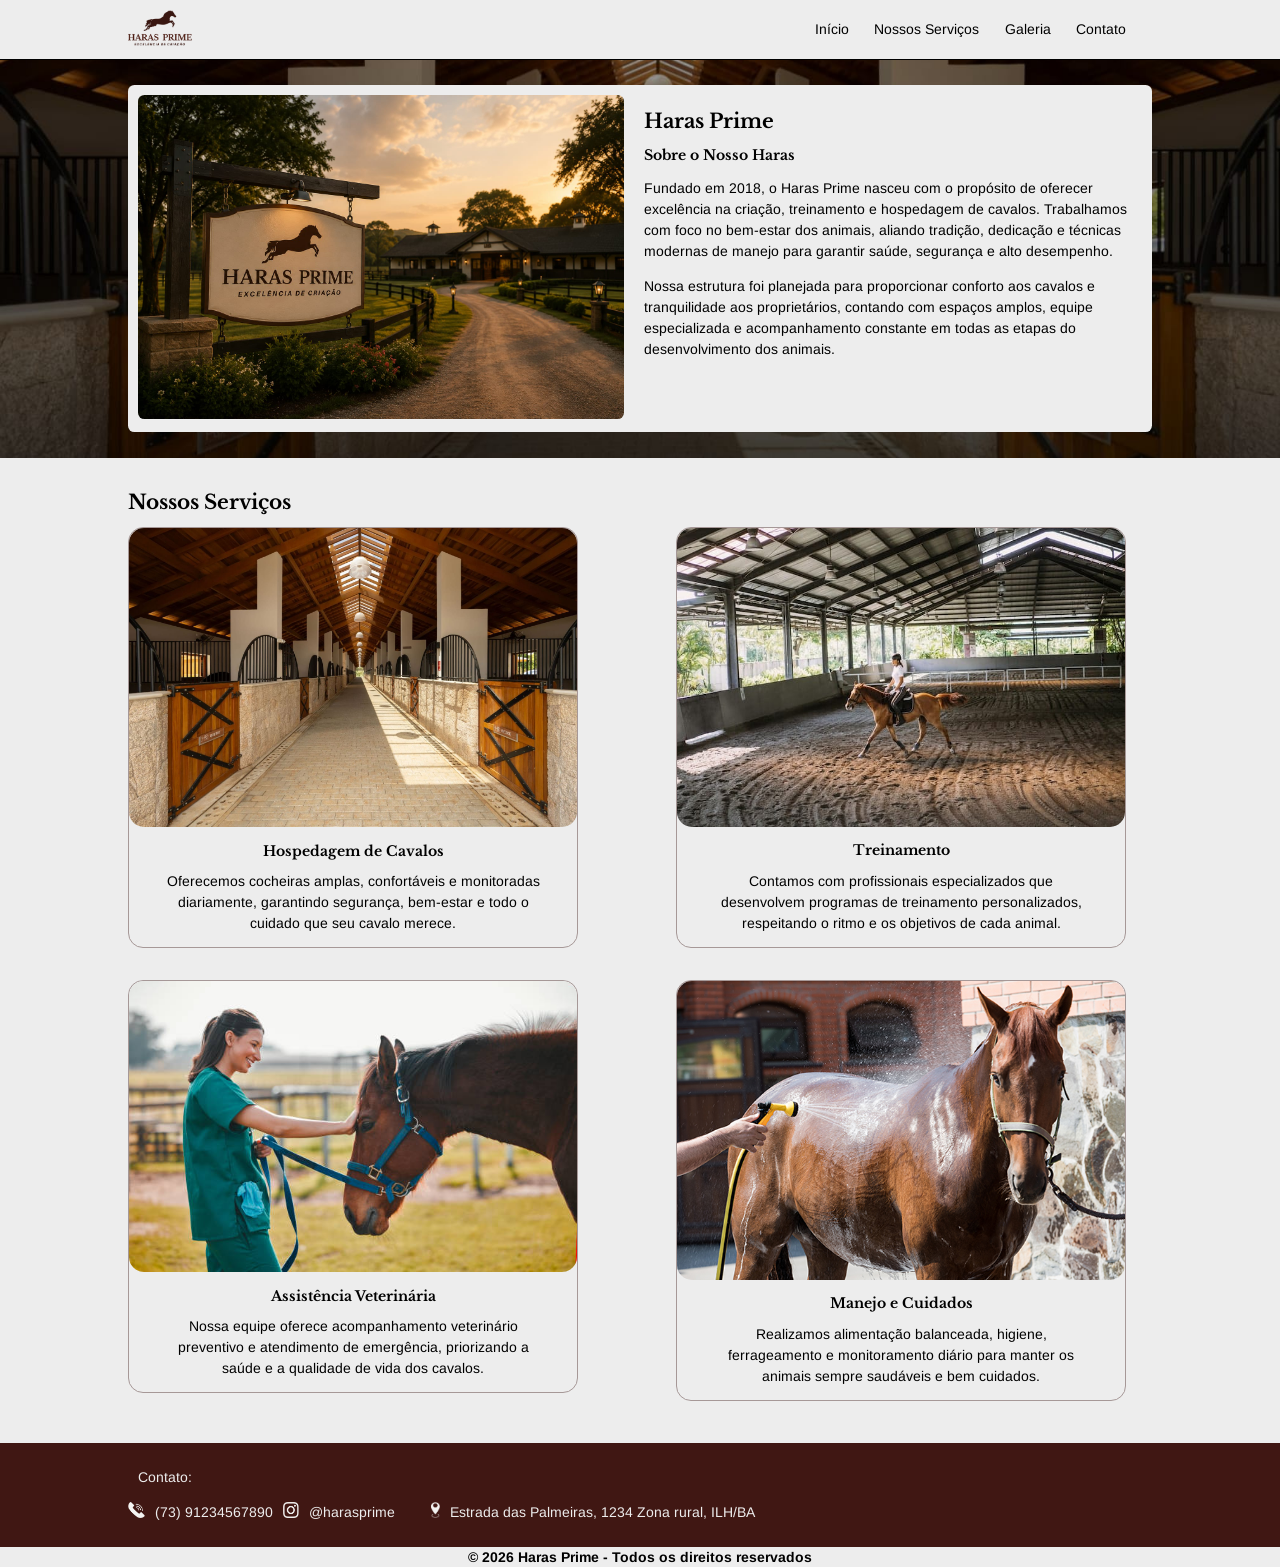
==== index.html @ f95c29b1 "Coloquei as fontes numa pasta fonts, coloquei bordas nas imagens da galeria, generalizei as classes " ====
<!DOCTYPE html>
<html lang="pt-br">
<head>
    <meta charset="UTF-8">
    <meta name="viewport" content="width=device-width, initial-scale=1.0">
    <link rel="stylesheet" href="style.css">
    <link rel="icon" href="images/icon.jpg">
    <title>Haras Prime</title>
</head>
    <body>
        <header>
            <!--- Navegação --->
            <nav class="flex" id="navegacao">
                <div>
                    <img id="logo" src="images/logo.jpeg" alt="">
                </div>
                <div class="flex" id="links">
                    <a href="#top">Início</a>
                    <a href="#servicos">Nossos Serviços</a>
                    <a href="vacalo.html">Galeria</a>
                    <a href="#contato">Contato</a>
                </div>
            </nav>
        </header>


        <!--- Hero --->
        <div id="herobackground">
            <div class="flex" id="hero">
                <div>
                    <img src="images/hero.jpeg" alt="">
                </div>
                <div>
                    <h1>Haras Prime</h1>
                    <h2>Sobre o Nosso Haras</h2>
                    <p>Fundado em 2018, o Haras Prime nasceu com o propósito de oferecer excelência na criação, treinamento e hospedagem de cavalos. Trabalhamos com foco no bem-estar dos animais, aliando tradição, dedicação e técnicas modernas de manejo para garantir saúde, segurança e alto desempenho.</p>
                    <p>Nossa estrutura foi planejada para proporcionar conforto aos cavalos e tranquilidade aos proprietários, contando com espaços amplos, equipe especializada e acompanhamento constante em todas as etapas do desenvolvimento dos animais.</p>
                </div>
            </div>
        </div>

        <!--- Carrossel --->
        <div>
            <!--carrossel deve nascer ainda-->
        </div>

        <!--- Serviços --->
        <div id="servicos">
            <h1>Nossos Serviços</h1>
            <div class="flex linha">
                <a href=""><div class="card servico">
                    <img src="images/hospedagem.jpeg" alt="">
                    <h2>Hospedagem de Cavalos</h2>
                    <p>Oferecemos cocheiras amplas, confortáveis e monitoradas diariamente, garantindo segurança, bem-estar e todo o cuidado que seu cavalo merece.</p>
                </div></a>
                <a href=""><div class="card servico">
                    <img src="images/treinamento.jpeg" alt="">
                    <h2>Treinamento</h2>
                    <p>Contamos com profissionais especializados que desenvolvem programas de treinamento personalizados, respeitando o ritmo e os objetivos de cada animal.</p>
                </div></a>
            </div>
            <div class="flex linha">
                <a href=""><div class="card servico">
                    <img src="images/veteriaria.jpeg" alt="">
                    <h2>Assistência Veterinária</h2>
                    <p>Nossa equipe oferece acompanhamento veterinário preventivo e atendimento de emergência, priorizando a saúde e a qualidade de vida dos cavalos.</p>
                </div></a>
                <a href=""><div class="card servico">
                    <img src="images/banho.jpeg" alt="">
                    <h2>Manejo e Cuidados</h2>
                    <p>Realizamos alimentação balanceada, higiene, ferrageamento e monitoramento diário para manter os animais sempre saudáveis e bem cuidados.</p>
                </div></a>
            </div>
        </div>

        <footer>
            <!--- Contato --->
            <div id="contato">
                <p>Contato:</p>
                <div class="flex">
                    <div class="flex">
                        <img src="images/telefone.jpeg" class="ico" alt="">
                        <p>(73) 91234567890</p>
                    </div>
                    <a href="https://www.instagram.com/haras_prime_?utm_source=qr&igsh=NnFuOHBhNTJhNTBn"><div class="flex">
                        <img src="images/instagram.jpeg" class="ico" alt="">
                        <p>@harasprime</p>
                    </div></a>
                    <div class="flex">
                        <img src="images/localizacao.jpeg" class="ico" alt="">
                        <p>Estrada das Palmeiras, 1234 Zona rural, ILH/BA</p>
                    </div> 
                </div>
            </div>

            <!--- Todos os direitos reservados --->
            <div>
                <h3 id="direitos">&copy; 2026 Haras Prime - Todos os direitos reservados</h3>
            </div>
        </footer>
    </body>
</html>
---- style.css ----
@font-face {
    /* Define um nome interno para a fonte personalizada */
    font-family: Arimo;
    /* Indica o caminho do arquivo da fonte*/
    src: url(fonts/Arimo/Arimo-VariableFont_wght.ttf);
}
@font-face {
    /* Define um nome interno para a fonte personalizada */
    font-family: Baskerville;
    /* Indica o caminho do arquivo da fonte*/
    src: url(fonts/Libre_Baskerville/LibreBaskerville-VariableFont_wght.ttf);
}




/* -------------------- INDEX.HTML -------------------- */

/* Comportamento da página inteira */
html {
    scroll-behavior: smooth;
}

body {
    background-color: #EDEDED;
    padding: 0px;
    margin: 0px;
}

* {
    font-size: 14px;
    font-family: Arimo;
}

/* Texto e links */

h1, h2 {
    font-family: Baskerville;
}

h1 {
    font-size: 20px;
}

p {
    line-height: 1.5;
}

h2 {
    font-size: 14px;
}

a {
    margin-right: 2vw;
    text-decoration: none;
    color: #000000;
}

a:hover {
    color: #555555;
}

/* Configuração geral dos div flex*/
.flex {
    display: flex;
}
.column {
    display: flex;
    flex-direction: column;
}
.card {
    width: 35vw;
    padding: 0px;
    border-style: solid;
    border-radius: 15px;
    border-width: 1px;
    border-color: #A69897;
    margin-bottom: 2.5vw;
}
.card h1 {
    margin: 2.5vw 0vw;
}
.card h1,
.card h2,
.card p {
    text-align: center;
}
.card p {
    margin: 0 2.5vw;
    padding-bottom: 1vw;
}
.card img {
    width: 35vw;
    border-radius: 15px;
    border-bottom: 1px;
    border-color: #A69897;
}
.linha {
    display: flex;
    justify-content: space-between;
}


/* Navegação */

#navegacao {
    margin: 0px;
    padding: 0px;
    padding-left: 10vw;
    padding-right: 10vw;
    justify-content: space-between;
    border-bottom-style: solid;
    border-width: 1px;
    background-color: #EDEDED;
    position: sticky;
    top: 0;
    z-index: 1000;
}

#links {
    justify-content: flex-end;
    align-items: center;
}

#logo {
    width: 5vw;
    min-width: 50px;
    margin: 10px 0px;
}


/*--- Hero ---*/

#hero {
    justify-content: space-between;
    background-color: #EDEDED;
    border-radius: 0.5vw;
}
/* A partezinha bonitinha entre o texto e a imagem e o background */
#hero div {
    padding: 10px;
}
/* Tamanho da imagem */
#hero img {
    width: 38vw;
    border-radius: 0.5vw;
}
/* Background do hero */
#herobackground {
    padding: 2vw;
    padding-left: 10vw;
    padding-right: 10vw;
    margin: 0px;
    background-image: url(images/herobackground.jpeg);
    background-repeat: no-repeat;
    background-size: cover;
    background-position: center;

}


/* --- Nossos Serviços --- */
/* div principal */
#servicos {
    margin-top: 2.5vw;
    margin-left: 10vw;
    margin-right: 10vw;
}
.servico {
    transition: opacity 0.3s ease-in-out;
}
.servico:hover {
    opacity: 0.75;
}


/* ----- Contato ----- */
/* divzão */
#contato {
    margin: 10px 0px 0px 0px;
    padding: 10px 10vw;
    background-color: #401713;
}
/* Textos */
#contato p {
    color: #EDEDED;
    margin-left: 10px;
    margin-right: 10px;
}
/* Tirar a margem dos que não são "Contato:" */
#contato div p {
    margin-top: 0px;
}
/* ícones de instagram, telefone, local */
.ico {
    height: 16px;
}

/* ----- Todos os direitos reservados -----*/

#direitos {
    text-align: center;
    margin-top: 2px;
    margin-bottom: 2px;
}



/* -------------------- VACALO.HTML -------------------- */

/* ----- div da galeria ----- */
/* "Nossos cavalos" */
#galeria {
    justify-content: flex-start;
    padding: 0px;
    margin-left: 10vw;
    margin-right: 10vw;
}
#titlegallery {
    margin-left: 10vw;
    margin-right: 10vw;
    margin-bottom: 2.5vw;
}
/* tirar margem do texto */
#galeria p {
    margin: 0px;
}
/* Tamanho e margem das imagens que não são unicornios */
#galeria div:not(#unicornio) img {
    width: 35vw;
    margin-right: 0px;
}
/* deixar div do unicornio 
   centralizado e em colunas */
#unicornio  {
    align-items: center;
    flex-direction: column;
}
/* deixar a imagem do unicornio grandoona */
#unicornio img {
    width: 60vw;
    border-radius: 0.5vw;
}



/* E se a tela for pequena? */

@media (max-width: 780px) {
    #hero {
        flex-direction: column;
    }
    #hero img {
        width: 100%;
    }
    .linha {
        flex-direction: column;
    }
    .card,
    .card img {
        width: 80vw;
    }
    * {
        font-size: 12px;
    }
}
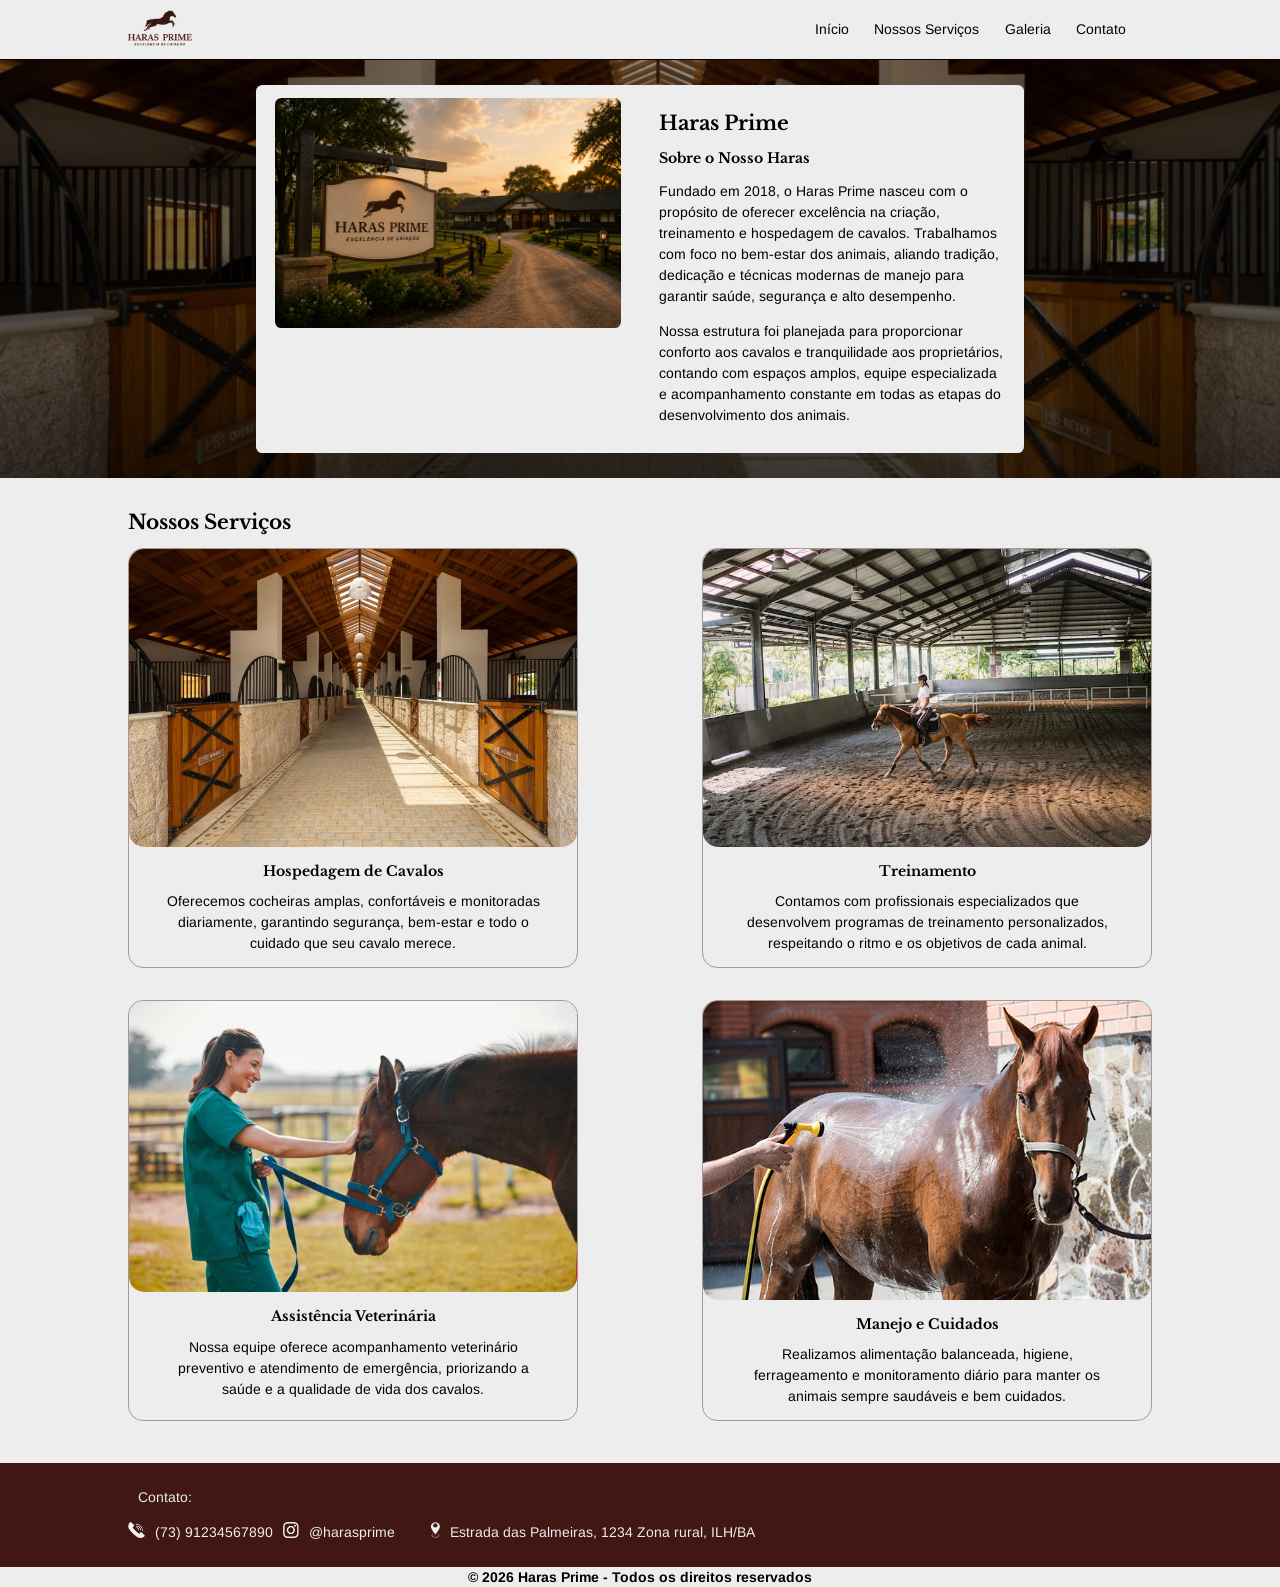
==== commit 4411b90a: "mexi um pouco nas imagens e agora algumas imagens da galeria estão bugadas. Agora os serviços são of" ====
--- a/index.html
+++ b/index.html
@@ -8,11 +8,11 @@
     <title>Haras Prime</title>
 </head>
     <body>
-        <header>
+        <header id="top">
             <!--- Navegação --->
             <nav class="flex" id="navegacao">
                 <div>
-                    <img id="logo" src="images/logo.jpeg" alt="">
+                    <a href="index.html"><img id="logo" src="images/logo.jpeg" alt=""></a>
                 </div>
                 <div class="flex" id="links">
                     <a href="#top">Início</a>
@@ -48,28 +48,37 @@
         <div id="servicos">
             <h1>Nossos Serviços</h1>
             <div class="flex linha">
-                <a href=""><div class="card servico">
+                <div class="card servico" onclick="abrirModal('hospedagem')">
                     <img src="images/hospedagem.jpeg" alt="">
                     <h2>Hospedagem de Cavalos</h2>
                     <p>Oferecemos cocheiras amplas, confortáveis e monitoradas diariamente, garantindo segurança, bem-estar e todo o cuidado que seu cavalo merece.</p>
-                </div></a>
-                <a href=""><div class="card servico">
+                </div>
+                <div class="card servico" onclick="abrirModal('treinamento')">
                     <img src="images/treinamento.jpeg" alt="">
                     <h2>Treinamento</h2>
                     <p>Contamos com profissionais especializados que desenvolvem programas de treinamento personalizados, respeitando o ritmo e os objetivos de cada animal.</p>
-                </div></a>
+                </div>
             </div>
             <div class="flex linha">
-                <a href=""><div class="card servico">
+                <div class="card servico" onclick="abrirModal('veterinaria')">
                     <img src="images/veteriaria.jpeg" alt="">
                     <h2>Assistência Veterinária</h2>
                     <p>Nossa equipe oferece acompanhamento veterinário preventivo e atendimento de emergência, priorizando a saúde e a qualidade de vida dos cavalos.</p>
-                </div></a>
-                <a href=""><div class="card servico">
+                </div>
+                <div class="card servico" onclick="abrirModal('banho')">
                     <img src="images/banho.jpeg" alt="">
                     <h2>Manejo e Cuidados</h2>
                     <p>Realizamos alimentação balanceada, higiene, ferrageamento e monitoramento diário para manter os animais sempre saudáveis e bem cuidados.</p>
-                </div></a>
+                </div>
+            </div>
+        </div>
+
+        <div id="modal">
+            <div id="janela">
+                <button onclick="fecharModal()" id="close">X</button>
+                <img id="imagemmodal">
+                <h2 id="titulomodal">Hospedagem de Cavalos</h2>
+                <p id="textomodal">Oferecemos cocheiras amplas, confortáveis e monitoradas diariamente, garantindo segurança, bem-estar e todo o cuidado que seu cavalo merece.</p>
             </div>
         </div>
 
@@ -98,5 +107,11 @@
                 <h3 id="direitos">&copy; 2026 Haras Prime - Todos os direitos reservados</h3>
             </div>
         </footer>
+
+
+
+
+
+        <script src="script.js"></script>
     </body>
 </html>
--- a/style.css
+++ b/style.css
@@ -138,24 +138,23 @@
 }
 /* A partezinha bonitinha entre o texto e a imagem e o background */
 #hero div {
-    padding: 10px;
+    padding: 1vw 1.5vw;
 }
 /* Tamanho da imagem */
 #hero img {
-    width: 38vw;
+    width: 27vw;
     border-radius: 0.5vw;
 }
 /* Background do hero */
 #herobackground {
     padding: 2vw;
-    padding-left: 10vw;
-    padding-right: 10vw;
+    padding-left: 20vw;
+    padding-right: 20vw;
     margin: 0px;
     background-image: url(images/herobackground.jpeg);
     background-repeat: no-repeat;
     background-size: cover;
     background-position: center;
-
 }
 
 
@@ -206,35 +205,64 @@
 
 
 
+#modal {
+    display: none;
+    position: fixed;
+    inset: 0;
+    background-color: rgba(0, 0, 0, 0.6);
+    justify-content: center;
+    align-items: center;
+}
+
+#janela {
+    background-color: #EDEDED;
+    padding: 1vw 2vw 1.5vw;
+    width: 30vw;
+    border-radius: 0.5vw;
+}
+#janela img {
+    width: 30vw;
+}
+#close {
+    margin-bottom: 1vw;
+    float: right;
+    border: none;
+    background-color: #EDEDED;
+}
+#modal.aberto {
+    display: flex;
+}
+
+
+
+
 /* -------------------- VACALO.HTML -------------------- */
 
 /* ----- div da galeria ----- */
 /* "Nossos cavalos" */
 #galeria {
-    justify-content: flex-start;
+    justify-content: center;
     padding: 0px;
     margin-left: 10vw;
     margin-right: 10vw;
 }
 #titlegallery {
-    margin-left: 10vw;
-    margin-right: 10vw;
-    margin-bottom: 2.5vw;
+    margin: 2.5vw 10vw 3vw;
 }
 /* tirar margem do texto */
 #galeria p {
     margin: 0px;
 }
 /* Tamanho e margem das imagens que não são unicornios */
-#galeria div:not(#unicornio) img {
+#galeria img {
     width: 35vw;
     margin-right: 0px;
 }
 /* deixar div do unicornio 
    centralizado e em colunas */
-#unicornio  {
-    align-items: center;
+#unicornio {
     flex-direction: column;
+    width: 60vw;
 }
 /* deixar a imagem do unicornio grandoona */
 #unicornio img {
@@ -246,12 +274,15 @@
 
 /* E se a tela for pequena? */
 
-@media (max-width: 780px) {
+@media (max-width: 1100px) {
     #hero {
         flex-direction: column;
     }
     #hero img {
-        width: 100%;
+        width: 57vw;
+    }
+    #hero div {
+        padding: 3 4.5vw;
     }
     .linha {
         flex-direction: column;
@@ -263,4 +294,7 @@
     * {
         font-size: 12px;
     }
+    #janela, #janela img {
+        width: 60vw;
+    }
 }
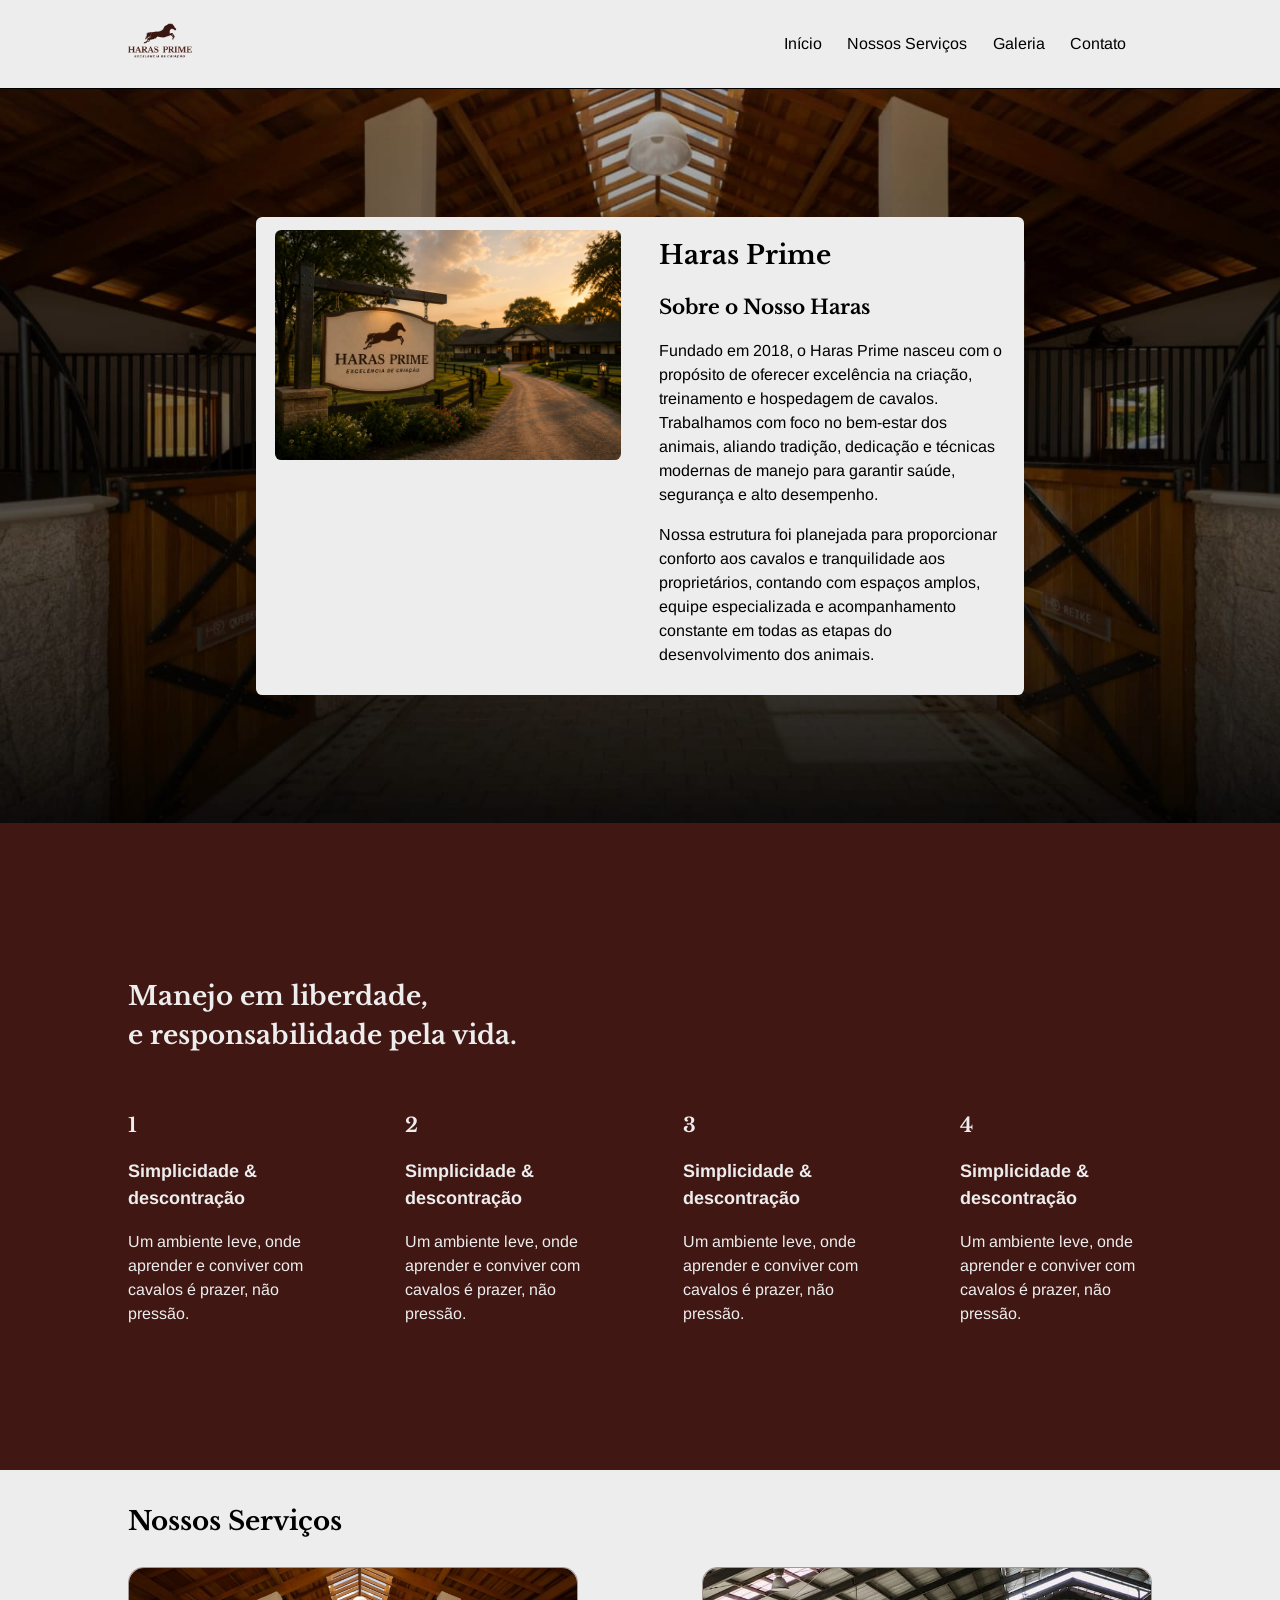
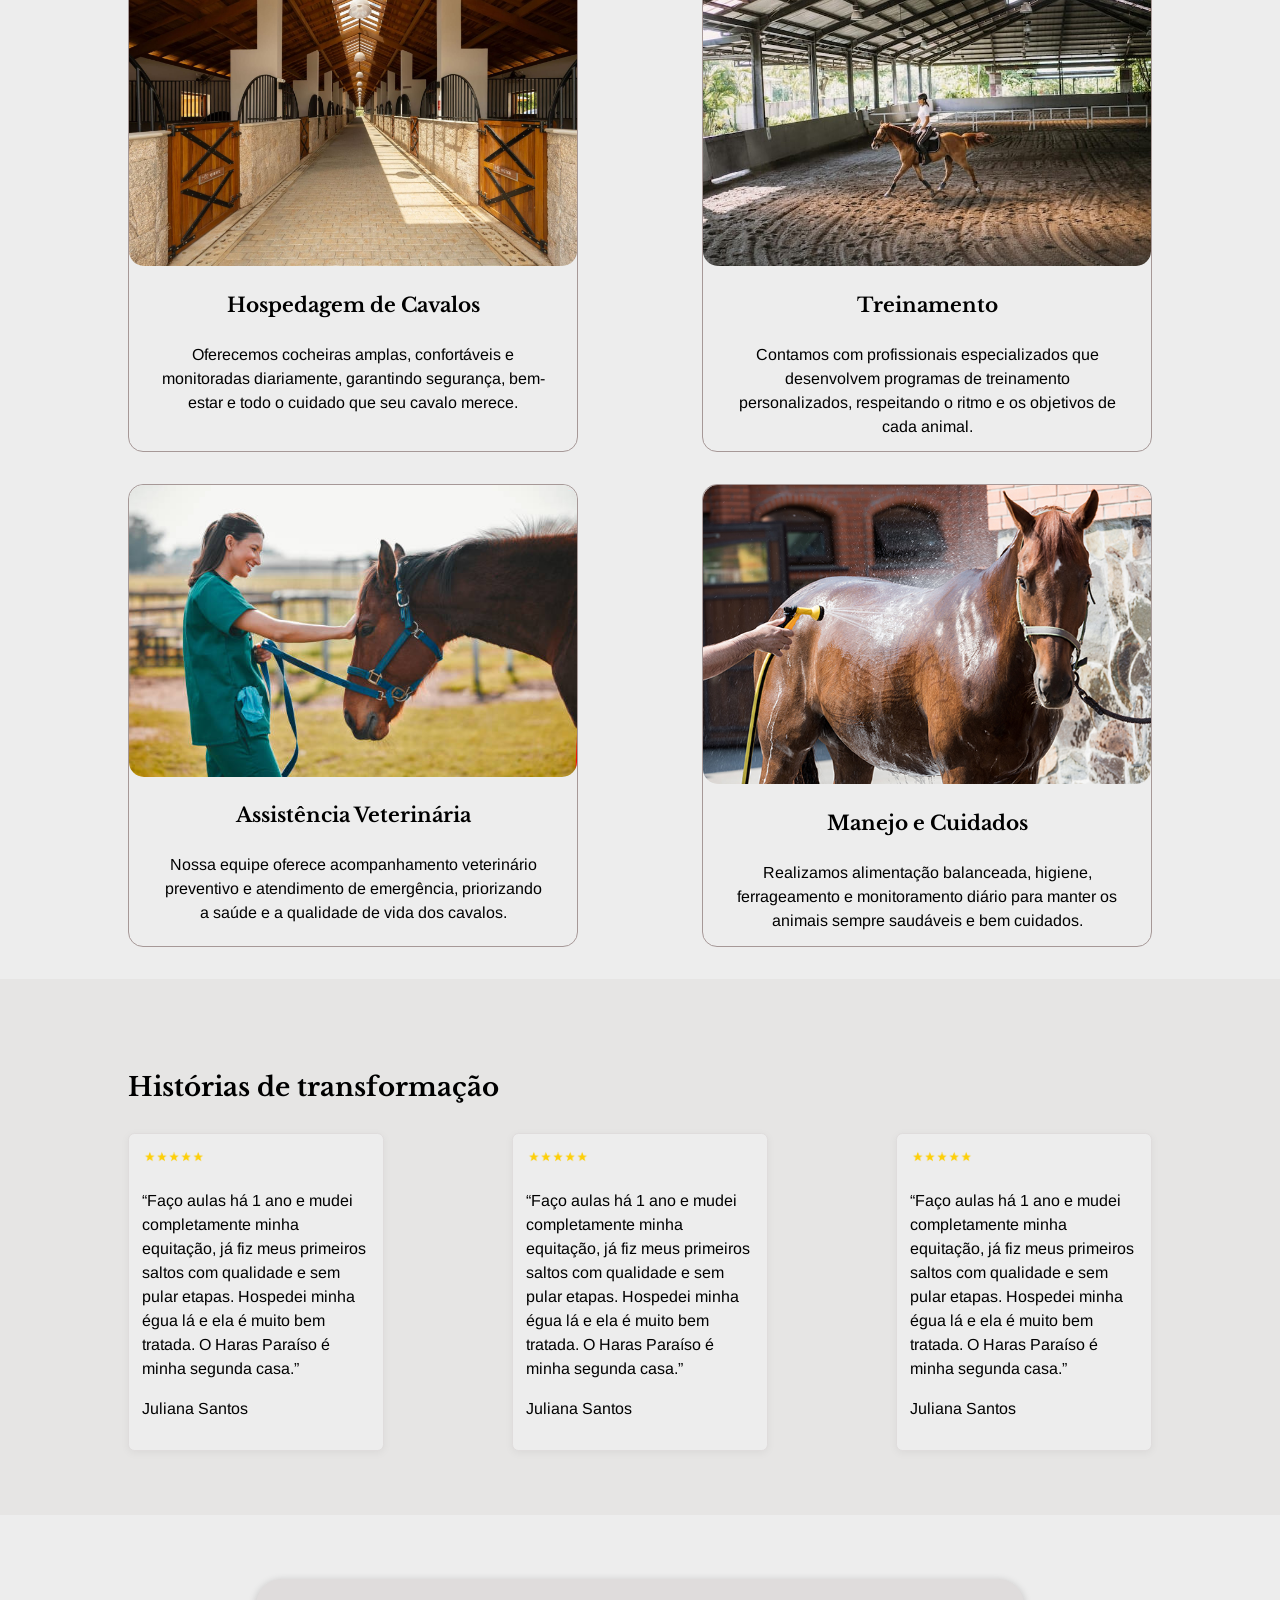
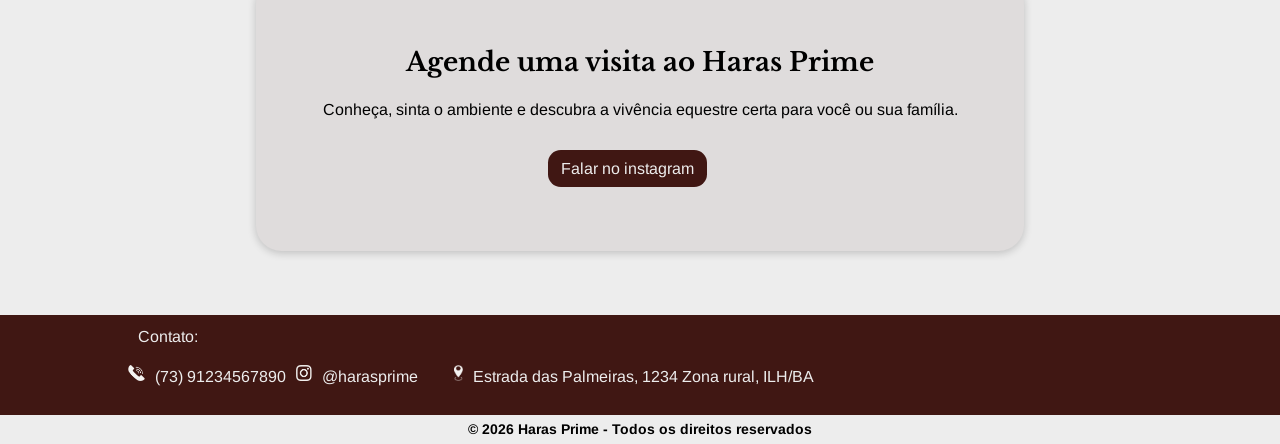
==== commit 4421b40a: "Centralizei unicornio, aumentei a fonte e adicionei as seções novas" ====
--- a/index.html
+++ b/index.html
@@ -4,7 +4,8 @@
     <meta charset="UTF-8">
     <meta name="viewport" content="width=device-width, initial-scale=1.0">
     <link rel="stylesheet" href="style.css">
-    <link rel="icon" href="images/icon.jpg">
+    <link rel="icon" href="images/icon.png">
+
     <title>Haras Prime</title>
 </head>
     <body>
@@ -25,8 +26,8 @@
 
 
         <!--- Hero --->
-        <div id="herobackground">
-            <div class="flex" id="hero">
+        <div id="hero">
+            <div class="flex" id="hero-box">
                 <div>
                     <img src="images/hero.jpeg" alt="">
                 </div>
@@ -39,9 +40,32 @@
             </div>
         </div>
 
-        <!--- Carrossel --->
-        <div>
-            <!--carrossel deve nascer ainda-->
+        <!--- Filosofia? --->
+        <div id="filosofia">
+            <h1>Manejo em liberdade,<br>e responsabilidade pela vida. </h1>
+            <div class="flex" id="filosofia-box">
+                <div>
+                    <h2>1</h2>
+                    <h3>Simplicidade & descontração</h3>
+                    <p>Um ambiente leve, onde aprender e conviver com cavalos é prazer, não pressão.</p>
+                </div>
+                <div>
+                    <h2>2</h2>
+                    <h3>Simplicidade & descontração</h3>
+                    <p>Um ambiente leve, onde aprender e conviver com cavalos é prazer, não pressão.</p>
+                </div>
+                <div>
+                    <h2>3</h2>
+                    <h3>Simplicidade & descontração</h3>
+                    <p>Um ambiente leve, onde aprender e conviver com cavalos é prazer, não pressão.</p>
+                </div>
+                <div>
+                    <h2>4</h2>
+                    <h3>Simplicidade & descontração</h3>
+                    <p>Um ambiente leve, onde aprender e conviver com cavalos é prazer, não pressão.</p>
+                </div>
+            </div>
+
         </div>
 
         <!--- Serviços --->
@@ -77,9 +101,39 @@
             <div id="janela">
                 <button onclick="fecharModal()" id="close">X</button>
                 <img id="imagemmodal">
-                <h2 id="titulomodal">Hospedagem de Cavalos</h2>
-                <p id="textomodal">Oferecemos cocheiras amplas, confortáveis e monitoradas diariamente, garantindo segurança, bem-estar e todo o cuidado que seu cavalo merece.</p>
+                <h2 id="titulomodal"></h2>
+                <p id="textomodal"></p>
             </div>
+        </div>
+        <div id="feedbacks">
+            <h1>Histórias de transformação</h1>
+            <div class="flex feedback-box">
+                <div>
+                    <img src="images/estrelas.webp" alt="">
+                    <p>“Faço aulas há 1 ano e mudei completamente minha equitação, já fiz meus primeiros saltos com qualidade e sem pular etapas. Hospedei minha égua lá e ela é muito bem tratada. O Haras Paraíso é minha segunda casa.”</p>
+                    <p>Juliana Santos</p>
+                </div>
+                <div>
+                    <img src="images/estrelas.webp" alt="">
+                    <p>“Faço aulas há 1 ano e mudei completamente minha equitação, já fiz meus primeiros saltos com qualidade e sem pular etapas. Hospedei minha égua lá e ela é muito bem tratada. O Haras Paraíso é minha segunda casa.”</p>
+                    <p>Juliana Santos</p>
+                </div>
+                <div>
+                    <img src="images/estrelas.webp" alt="">
+                    <p>“Faço aulas há 1 ano e mudei completamente minha equitação, já fiz meus primeiros saltos com qualidade e sem pular etapas. Hospedei minha égua lá e ela é muito bem tratada. O Haras Paraíso é minha segunda casa.”</p>
+                    <p>Juliana Santos</p>
+                </div>
+            </div>
+        </div>
+
+        <!--<div id="galeria-amostra">
+            <img src="images/cavalo1.webp" alt="">
+        </div>-->
+
+        <div id="visita">
+            <h1>Agende uma visita ao Haras Prime</h1>
+            <p>Conheça, sinta o ambiente e descubra a vivência equestre certa para você ou sua família.</p>
+            <a href="https://www.instagram.com/haras_prime_?utm_source=qr&igsh=NnFuOHBhNTJhNTBn">Falar no instagram</a>
         </div>
 
         <footer>
@@ -109,9 +163,6 @@
         </footer>
 
 
-
-
-
         <script src="script.js"></script>
     </body>
 </html>
--- a/style.css
+++ b/style.css
@@ -28,8 +28,8 @@
 }
 
 * {
-    font-size: 14px;
     font-family: Arimo;
+    line-height: 1.5;
 }
 
 /* Texto e links */
@@ -39,16 +39,19 @@
 }
 
 h1 {
+    font-size: 26px;
+    margin: 2vw 0;
+}
+h2 {
     font-size: 20px;
 }
-
+h3 {
+    font-size: 18px;
+}
 p {
-    line-height: 1.5;
-}
-
-h2 {
-    font-size: 14px;
-}
+    font-size: 16px;
+}
+
 
 a {
     margin-right: 2vw;
@@ -78,7 +81,7 @@
     margin-bottom: 2.5vw;
 }
 .card h1 {
-    margin: 2.5vw 0vw;
+    margin: 0;
 }
 .card h1,
 .card h2,
@@ -87,7 +90,7 @@
 }
 .card p {
     margin: 0 2.5vw;
-    padding-bottom: 1vw;
+    padding: 0.5vw 0 1vw;
 }
 .card img {
     width: 35vw;
@@ -106,8 +109,7 @@
 #navegacao {
     margin: 0px;
     padding: 0px;
-    padding-left: 10vw;
-    padding-right: 10vw;
+    padding: 1vw 10vw;
     justify-content: space-between;
     border-bottom-style: solid;
     border-width: 1px;
@@ -131,30 +133,49 @@
 
 /*--- Hero ---*/
 
+#hero-box {
+    justify-content: space-between;
+    background-color: #EDEDED;
+    border-radius: 0.5vw;
+}
+/* A partezinha bonitinha entre o texto e a imagem e o background */
+#hero-box div {
+    padding: 1vw 1.5vw;
+}
+/* Tamanho da imagem */
+#hero-box img {
+    width: 27vw;
+    border-radius: 0.5vw;
+}
+#hero-box h1 {
+    margin: 0.5vw 0;
+}
+/* Background do hero */
 #hero {
-    justify-content: space-between;
-    background-color: #EDEDED;
-    border-radius: 0.5vw;
-}
-/* A partezinha bonitinha entre o texto e a imagem e o background */
-#hero div {
-    padding: 1vw 1.5vw;
-}
-/* Tamanho da imagem */
-#hero img {
-    width: 27vw;
-    border-radius: 0.5vw;
-}
-/* Background do hero */
-#herobackground {
-    padding: 2vw;
-    padding-left: 20vw;
-    padding-right: 20vw;
+    padding: 10vw 20vw;
     margin: 0px;
     background-image: url(images/herobackground.jpeg);
     background-repeat: no-repeat;
     background-size: cover;
     background-position: center;
+}
+
+#filosofia {
+    background-color: #401713;
+    padding: 10vw 10vw;
+}
+#filosofia h1, 
+#filosofia h2, 
+#filosofia h3,
+#filosofia p {
+    color: #EDEDED;
+}
+#filosofia-box {
+    margin: 3vw 0 0;
+    justify-content: space-between;
+}
+#filosofia-box div {
+    width: 15vw;
 }
 
 
@@ -172,11 +193,52 @@
     opacity: 0.75;
 }
 
+#feedbacks {
+    padding: 5vw 10vw;
+    background-color: #E6E5E4;
+}
+.feedback-box {
+    gap: 10vw;
+}
+.feedback-box div {
+    padding: 1vw 1vw;
+    width: 20vw;
+    background-color: #EDEDED;
+    border-style: solid;
+    border-radius: 0.5vw;
+    border-width: 1px;
+    border-color: #DFDCDC;
+    box-shadow: 0 2px 8px 0 rgba(0, 0, 0, 0.05);
+}
+.feedback-box img {
+    width: 5vw;
+}
+
+#visita {
+    margin: 5vw 20vw;
+    padding: 5vw 0;
+    background-color: #DFDCDC;
+    border-radius: 2vw;
+    text-align: center;
+
+    box-shadow: 0 2px 8px 0 rgba(0, 0, 0, 0.2);
+}
+#visita h1 {
+    margin: 0;
+}
+#visita a {
+    background-color: #401713;
+    color: #EDEDED;
+    display: inline-block;
+    padding: .5vw 1vw;
+    border-radius: 1vw;
+    margin-top: 1vw;
+}
 
 /* ----- Contato ----- */
 /* divzão */
 #contato {
-    margin: 10px 0px 0px 0px;
+    margin: 0px;
     padding: 10px 10vw;
     background-color: #401713;
 }
@@ -187,7 +249,7 @@
     margin-right: 10px;
 }
 /* Tirar a margem dos que não são "Contato:" */
-#contato div p {
+#contato p {
     margin-top: 0px;
 }
 /* ícones de instagram, telefone, local */
@@ -198,9 +260,10 @@
 /* ----- Todos os direitos reservados -----*/
 
 #direitos {
+    font-size: 14px;
     text-align: center;
-    margin-top: 2px;
-    margin-bottom: 2px;
+    margin-top: 0.3vw;
+    margin-bottom: 0.3vw;
 }
 
 
@@ -243,8 +306,7 @@
 #galeria {
     justify-content: center;
     padding: 0px;
-    margin-left: 10vw;
-    margin-right: 10vw;
+    margin: 0 10vw;
 }
 #titlegallery {
     margin: 2.5vw 10vw 3vw;
@@ -263,6 +325,7 @@
 #unicornio {
     flex-direction: column;
     width: 60vw;
+    margin: 0vw 10vw 10vw;
 }
 /* deixar a imagem do unicornio grandoona */
 #unicornio img {
@@ -275,14 +338,18 @@
 /* E se a tela for pequena? */
 
 @media (max-width: 1100px) {
+    #hero-box {
+        flex-direction: column;
+        padding: 2vw;
+    }
+    #hero-box img {
+        width: 73vw;
+    }
     #hero {
-        flex-direction: column;
-    }
-    #hero img {
-        width: 57vw;
-    }
-    #hero div {
-        padding: 3 4.5vw;
+        padding: 2vw 10vw;
+    }
+    #carrossel, #carrossel img {
+        width: 80vw;
     }
     .linha {
         flex-direction: column;
@@ -291,6 +358,9 @@
     .card img {
         width: 80vw;
     }
+    .vacalo {
+        width: 80vw;
+    }
     * {
         font-size: 12px;
     }
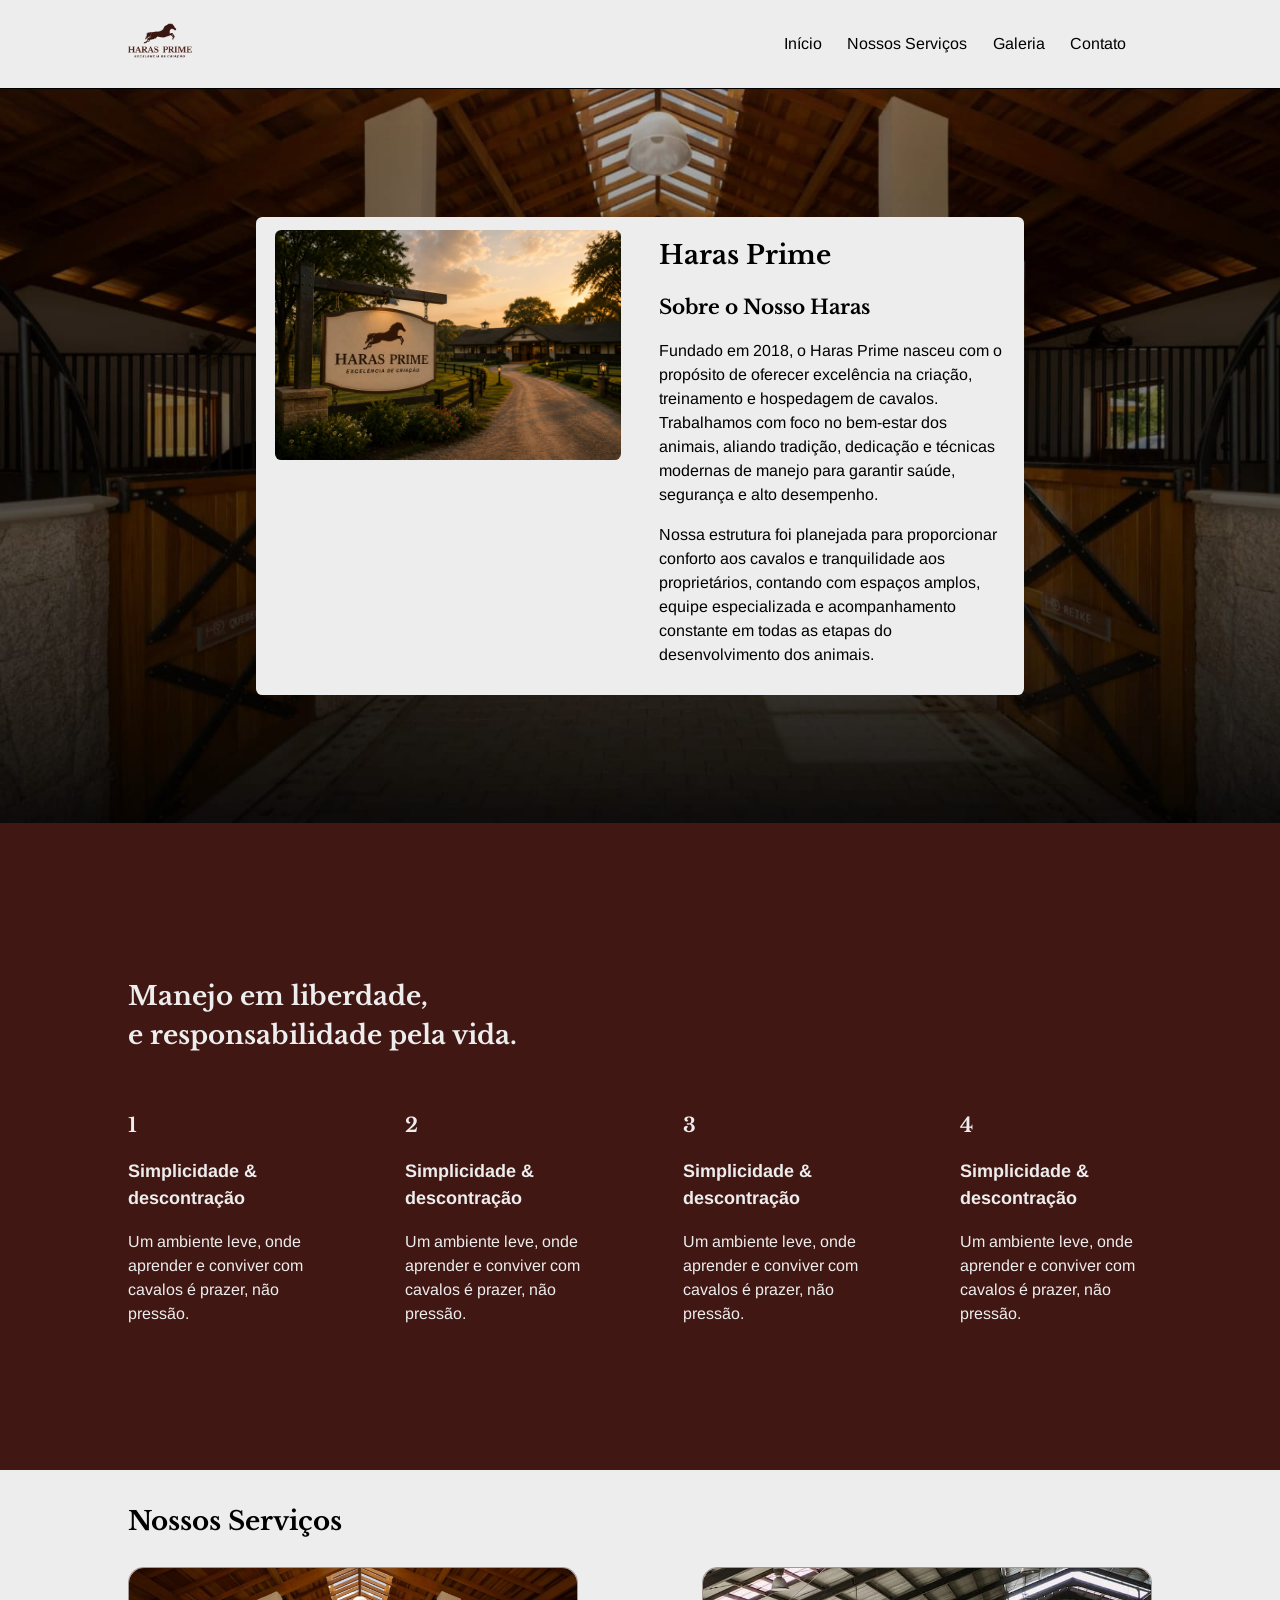
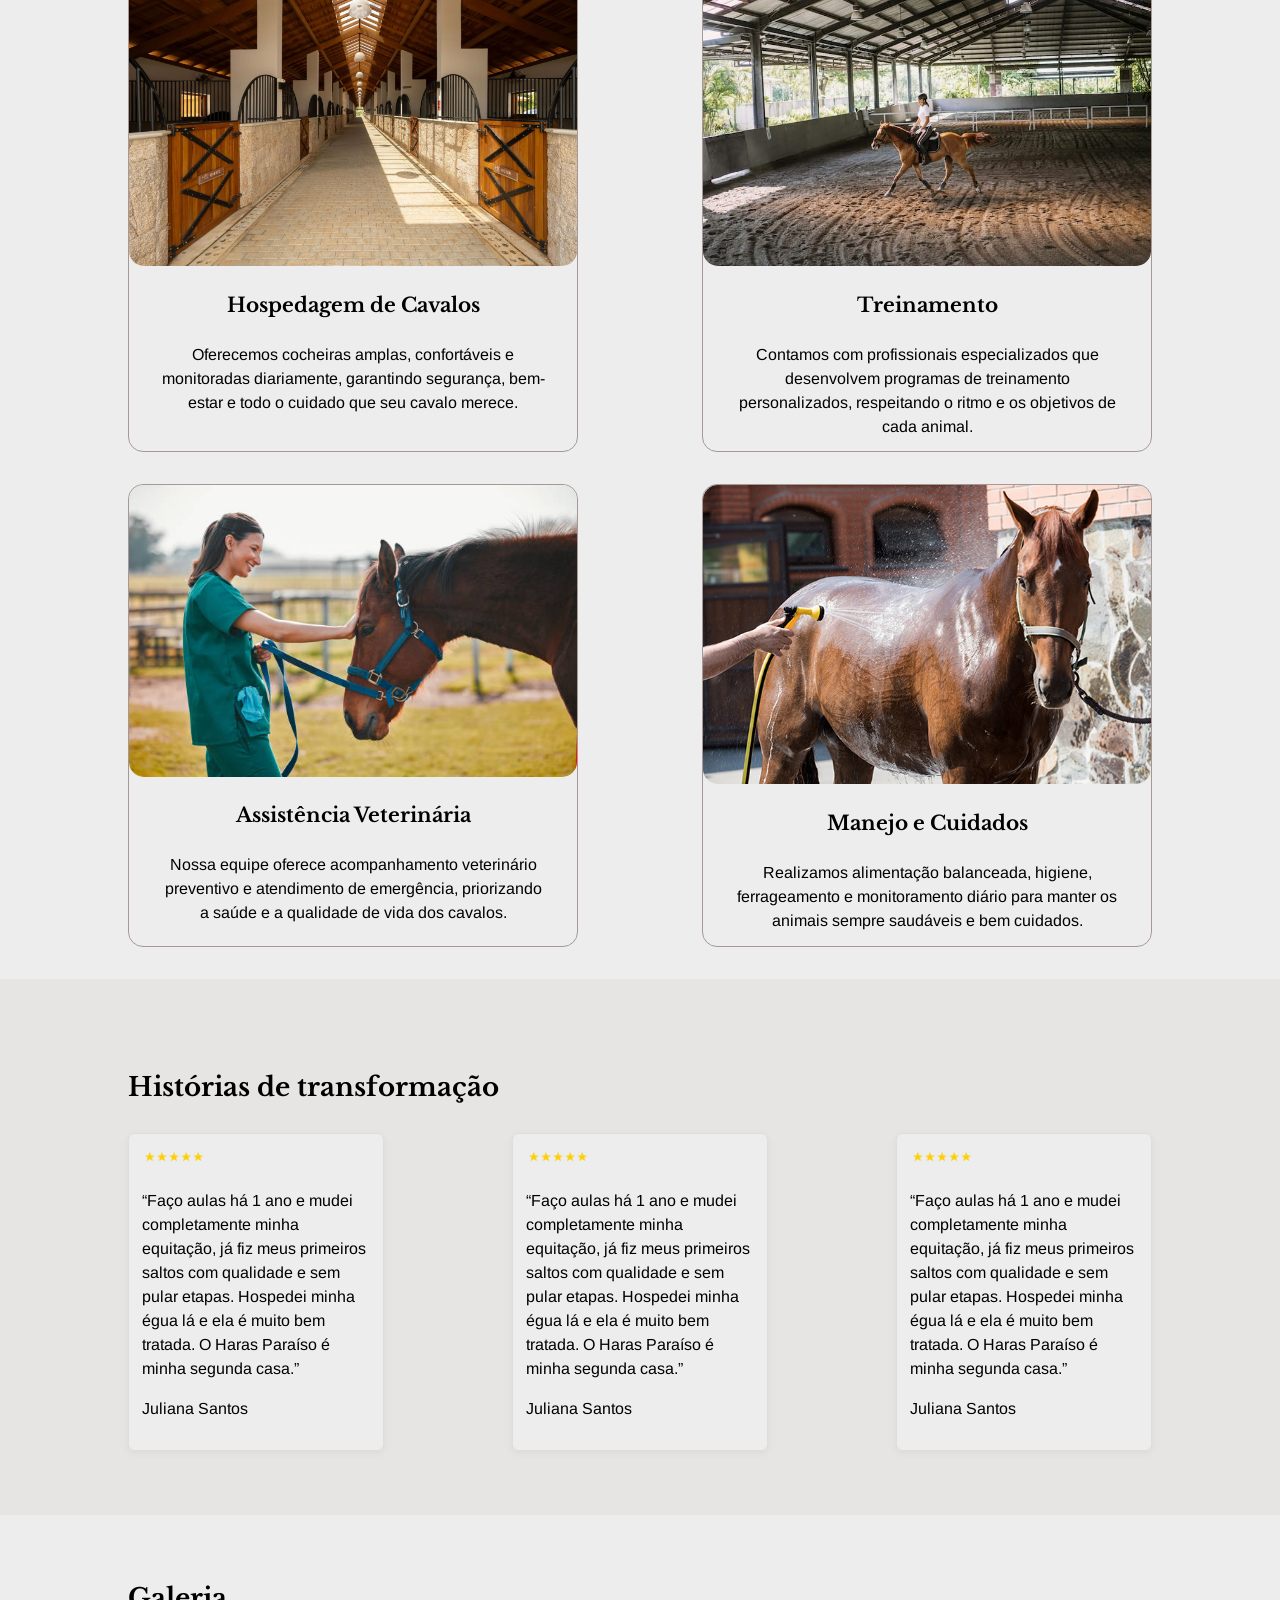
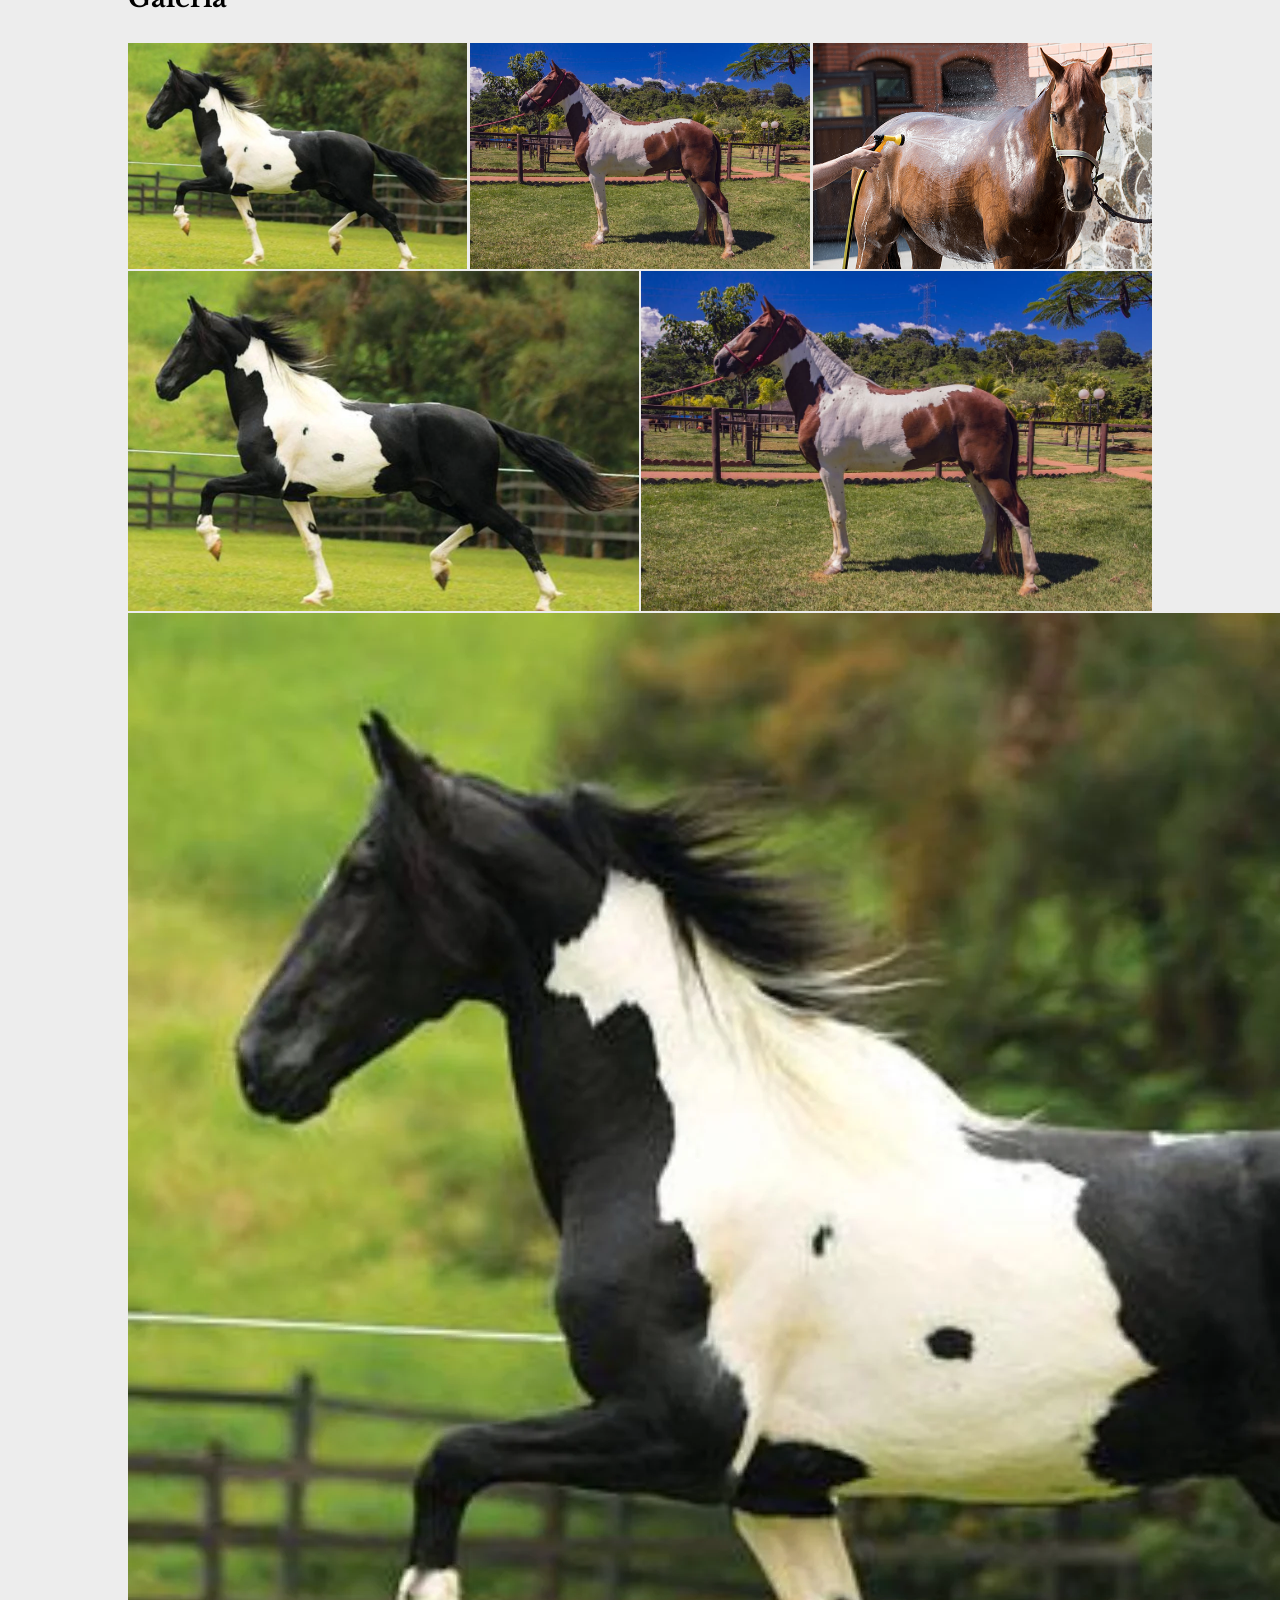
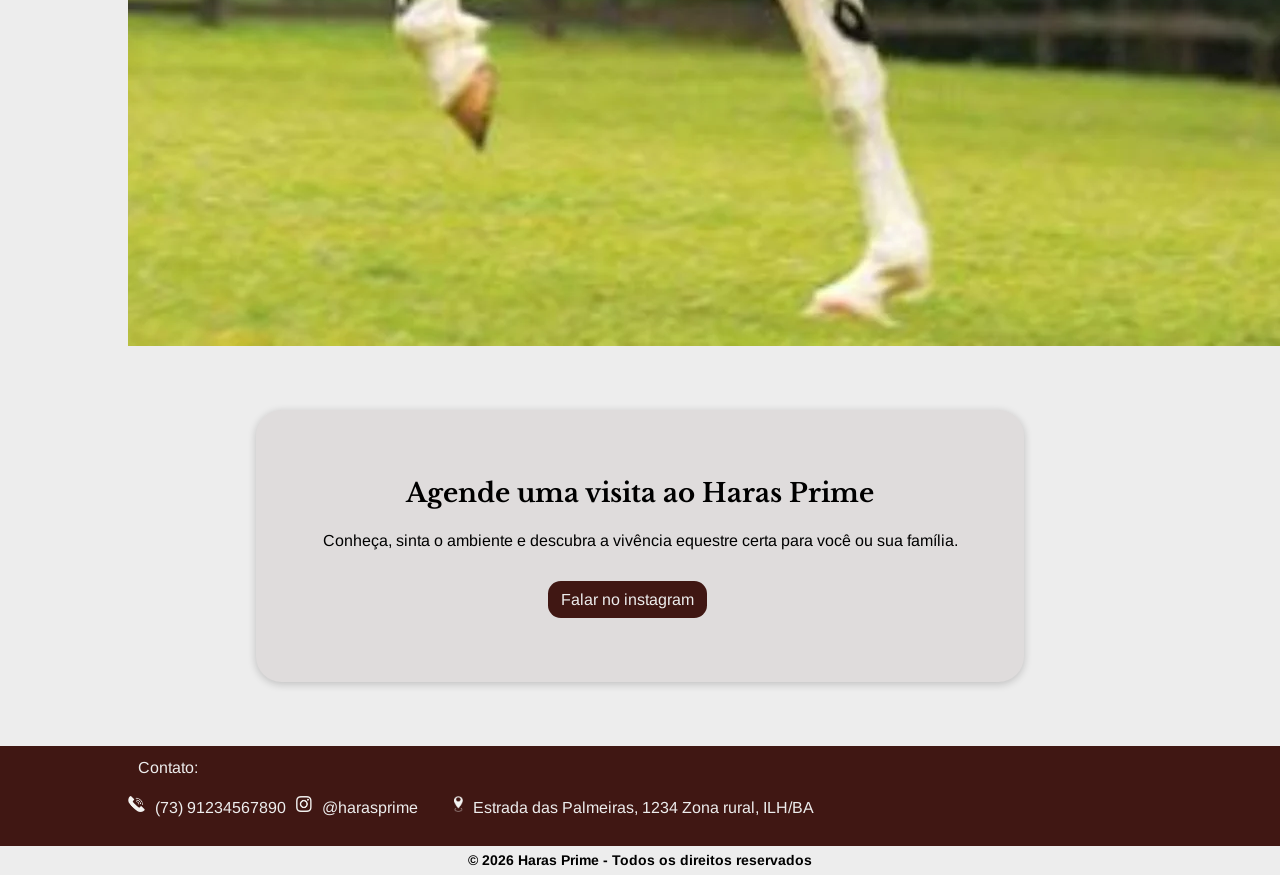
==== commit b88a5d1a: "Adiconei galeria-amostra no index.html e no style.css" ====
--- a/index.html
+++ b/index.html
@@ -14,6 +14,9 @@
             <nav class="flex" id="navegacao">
                 <div>
                     <a href="index.html"><img id="logo" src="images/logo.jpeg" alt=""></a>
+                </div>
+                <div id="menu">
+                    <button onclick="abrirMenu()">☰</button>
                 </div>
                 <div class="flex" id="links">
                     <a href="#top">Início</a>
@@ -43,7 +46,7 @@
         <!--- Filosofia? --->
         <div id="filosofia">
             <h1>Manejo em liberdade,<br>e responsabilidade pela vida. </h1>
-            <div class="flex" id="filosofia-box">
+            <div class="linha" id="filosofia-box">
                 <div>
                     <h2>1</h2>
                     <h3>Simplicidade & descontração</h3>
@@ -71,25 +74,25 @@
         <!--- Serviços --->
         <div id="servicos">
             <h1>Nossos Serviços</h1>
-            <div class="flex linha">
-                <div class="card servico" onclick="abrirModal('hospedagem')">
+            <div class="linha">
+                <div class="card servico" onclick="abrirServico('hospedagem')">
                     <img src="images/hospedagem.jpeg" alt="">
                     <h2>Hospedagem de Cavalos</h2>
                     <p>Oferecemos cocheiras amplas, confortáveis e monitoradas diariamente, garantindo segurança, bem-estar e todo o cuidado que seu cavalo merece.</p>
                 </div>
-                <div class="card servico" onclick="abrirModal('treinamento')">
+                <div class="card servico" onclick="abrirServico('treinamento')">
                     <img src="images/treinamento.jpeg" alt="">
                     <h2>Treinamento</h2>
                     <p>Contamos com profissionais especializados que desenvolvem programas de treinamento personalizados, respeitando o ritmo e os objetivos de cada animal.</p>
                 </div>
             </div>
-            <div class="flex linha">
-                <div class="card servico" onclick="abrirModal('veterinaria')">
+            <div class="linha">
+                <div class="card servico" onclick="abrirServico('veterinaria')">
                     <img src="images/veteriaria.jpeg" alt="">
                     <h2>Assistência Veterinária</h2>
                     <p>Nossa equipe oferece acompanhamento veterinário preventivo e atendimento de emergência, priorizando a saúde e a qualidade de vida dos cavalos.</p>
                 </div>
-                <div class="card servico" onclick="abrirModal('banho')">
+                <div class="card servico" onclick="abrirServico('banho')">
                     <img src="images/banho.jpeg" alt="">
                     <h2>Manejo e Cuidados</h2>
                     <p>Realizamos alimentação balanceada, higiene, ferrageamento e monitoramento diário para manter os animais sempre saudáveis e bem cuidados.</p>
@@ -99,7 +102,7 @@
 
         <div id="modal">
             <div id="janela">
-                <button onclick="fecharModal()" id="close">X</button>
+                <button onclick="fecharServico()" id="close">X</button>
                 <img id="imagemmodal">
                 <h2 id="titulomodal"></h2>
                 <p id="textomodal"></p>
@@ -107,7 +110,7 @@
         </div>
         <div id="feedbacks">
             <h1>Histórias de transformação</h1>
-            <div class="flex feedback-box">
+            <div class="linha feedback-box">
                 <div>
                     <img src="images/estrelas.webp" alt="">
                     <p>“Faço aulas há 1 ano e mudei completamente minha equitação, já fiz meus primeiros saltos com qualidade e sem pular etapas. Hospedei minha égua lá e ela é muito bem tratada. O Haras Paraíso é minha segunda casa.”</p>
@@ -126,9 +129,24 @@
             </div>
         </div>
 
-        <!--<div id="galeria-amostra">
-            <img src="images/cavalo1.webp" alt="">
-        </div>-->
+        <div id="galeria-amostra">
+            <h1>Galeria</h1>
+            <div class="linha">
+                <img src="images/cavalo1.webp" class="galeria-amostra-img2">
+                <img src="images/cavalo2.jpg" class="galeria-amostra-img2">
+                <img src="images/banho.jpeg" class="galeria-amostra-img2">
+            </div>
+            <div class="linha">
+                <img src="images/cavalo1.webp" class="galeria-amostra-img1">
+                <img src="images/cavalo2.jpg" class="galeria-amostra-img1">
+            </div>
+            <div class="linha">
+                <img src="images/cavalo1.webp" class="galeria-amostra-img3">
+                <img src="images/cavalo2.jpg" class="galeria-amostra-img3">
+                <img src="images/banho.jpeg" class="galeria-amostra-img3">
+                <img src="images/banho.jpeg" class="galeria-amostra-img3">
+            </div>
+        </div>
 
         <div id="visita">
             <h1>Agende uma visita ao Haras Prime</h1>
@@ -140,7 +158,7 @@
             <!--- Contato --->
             <div id="contato">
                 <p>Contato:</p>
-                <div class="flex">
+                <div id="contato-box" class="flex">
                     <div class="flex">
                         <img src="images/telefone.jpeg" class="ico" alt="">
                         <p>(73) 91234567890</p>
--- a/style.css
+++ b/style.css
@@ -123,6 +123,13 @@
     justify-content: flex-end;
     align-items: center;
 }
+#menu {
+    display: none;    
+}
+#menu button {
+    font-size: 24px;
+    border: none;
+}
 
 #logo {
     width: 5vw;
@@ -214,6 +221,24 @@
     width: 5vw;
 }
 
+#galeria-amostra {
+    width: 80vw;
+    margin: 5vw 10vw;
+}
+#galeria-amostra div {
+    justify-content: space-between;
+    margin-bottom: 0.1vw;
+}
+.galeria-amostra-img1 {
+    width: 39.9vw;
+}
+.galeria-amostra-img2 {
+    width: 26.5vw;
+}
+.galeria-amostra-img3 {
+    width: 19.8sudo vw;
+}
+
 #visita {
     margin: 5vw 20vw;
     padding: 5vw 0;
@@ -309,14 +334,14 @@
     margin: 0 10vw;
 }
 #titlegallery {
-    margin: 2.5vw 10vw 3vw;
+    margin: 2.5vw 0vw 2.5vw 10vw;
 }
 /* tirar margem do texto */
 #galeria p {
     margin: 0px;
 }
 /* Tamanho e margem das imagens que não são unicornios */
-#galeria img {
+.vacalo img {
     width: 35vw;
     margin-right: 0px;
 }
@@ -335,9 +360,55 @@
 
 
 
-/* E se a tela for pequena? */
-
-@media (max-width: 1100px) {
+/* ---------- E se a tela for pequena? ---------- */
+
+@media (max-width: 1000px) {
+    /* Básicos */
+    * {
+        font-size: 12px;
+    }
+    h1 {
+        font-size: 20px
+    }
+    h2 {
+        font-size: 18px
+    }
+    p {
+        font-size: 14px;
+    }
+    .linha {
+        flex-direction: column;
+    }
+    .card,
+    .card img {
+        width: 80vw;
+    }
+    /* Menu */
+    #menu {
+        display: flex;
+    }
+    #links {
+        display: none;
+        position: absolute;
+        top: 100%;
+        left: 0;
+        width: 100%;
+
+        background-color: #EDEDED;
+
+        flex-direction: column;
+        align-items: center;
+        gap: 2vw;
+
+        padding: 20px 0;
+        border-top: 1px solid #000000;
+        border-bottom: 1px solid #000000;
+    }
+    #links.aberto {
+        display: flex;
+    }
+
+    /* ---------- Hero ---------- */
     #hero-box {
         flex-direction: column;
         padding: 2vw;
@@ -346,25 +417,77 @@
         width: 73vw;
     }
     #hero {
-        padding: 2vw 10vw;
-    }
-    #carrossel, #carrossel img {
+        padding: 10vw;
+    }
+
+    /* ---------- Filosofia ---------- */
+    #filosofia-box {
+        gap: 10vw;
+        margin-top: 15vw;
+    }
+    #filosofia-box div {
         width: 80vw;
     }
-    .linha {
+
+    /* ---------- Serviços ---------- */
+    #servicos h1 {
+        margin: 1em 0 1em 0;
+    }
+    .servico {
+        margin-bottom: 5vw;
+    }
+
+    /* ---------- Feedback ---------- */
+    .feedback-box div {
+        width: 70vw;
+    }
+    .feedback-box div {
+        padding: 5vw;
+    }
+    .feedback-box img {
+        width: 20vw;
+    }
+
+    /* ---------- Visita ---------- */
+    #visita {
+        margin: 10vw;
+        padding: 5vw;
+        width: 70vw;
+    }
+    #visita a {
+        padding: 3vw;
+    }
+
+
+
+    #titlegallery {
+        margin: 5vw 0vw 5vw 10vw;
+    }
+    .vacalo img {
+        width: 80vw;
+    }
+    #unicornio {
+        margin: 0vw;
+    }
+    #unicornio,
+    #unicornio img {
+        width: 80vw;
+    }
+    #unicornio h2 {
+        font-size: 14px;
+    }
+
+
+
+    /* ---------- Contatos ---------- */
+    #contato-box {
         flex-direction: column;
     }
-    .card,
-    .card img {
+    #janela, #janela img {
         width: 80vw;
-    }
-    .vacalo {
-        width: 80vw;
-    }
-    * {
-        font-size: 12px;
-    }
-    #janela, #janela img {
-        width: 60vw;
+        border-radius: 2vw;
+    }
+    #janela {
+        padding: 5vw;
     }
 }
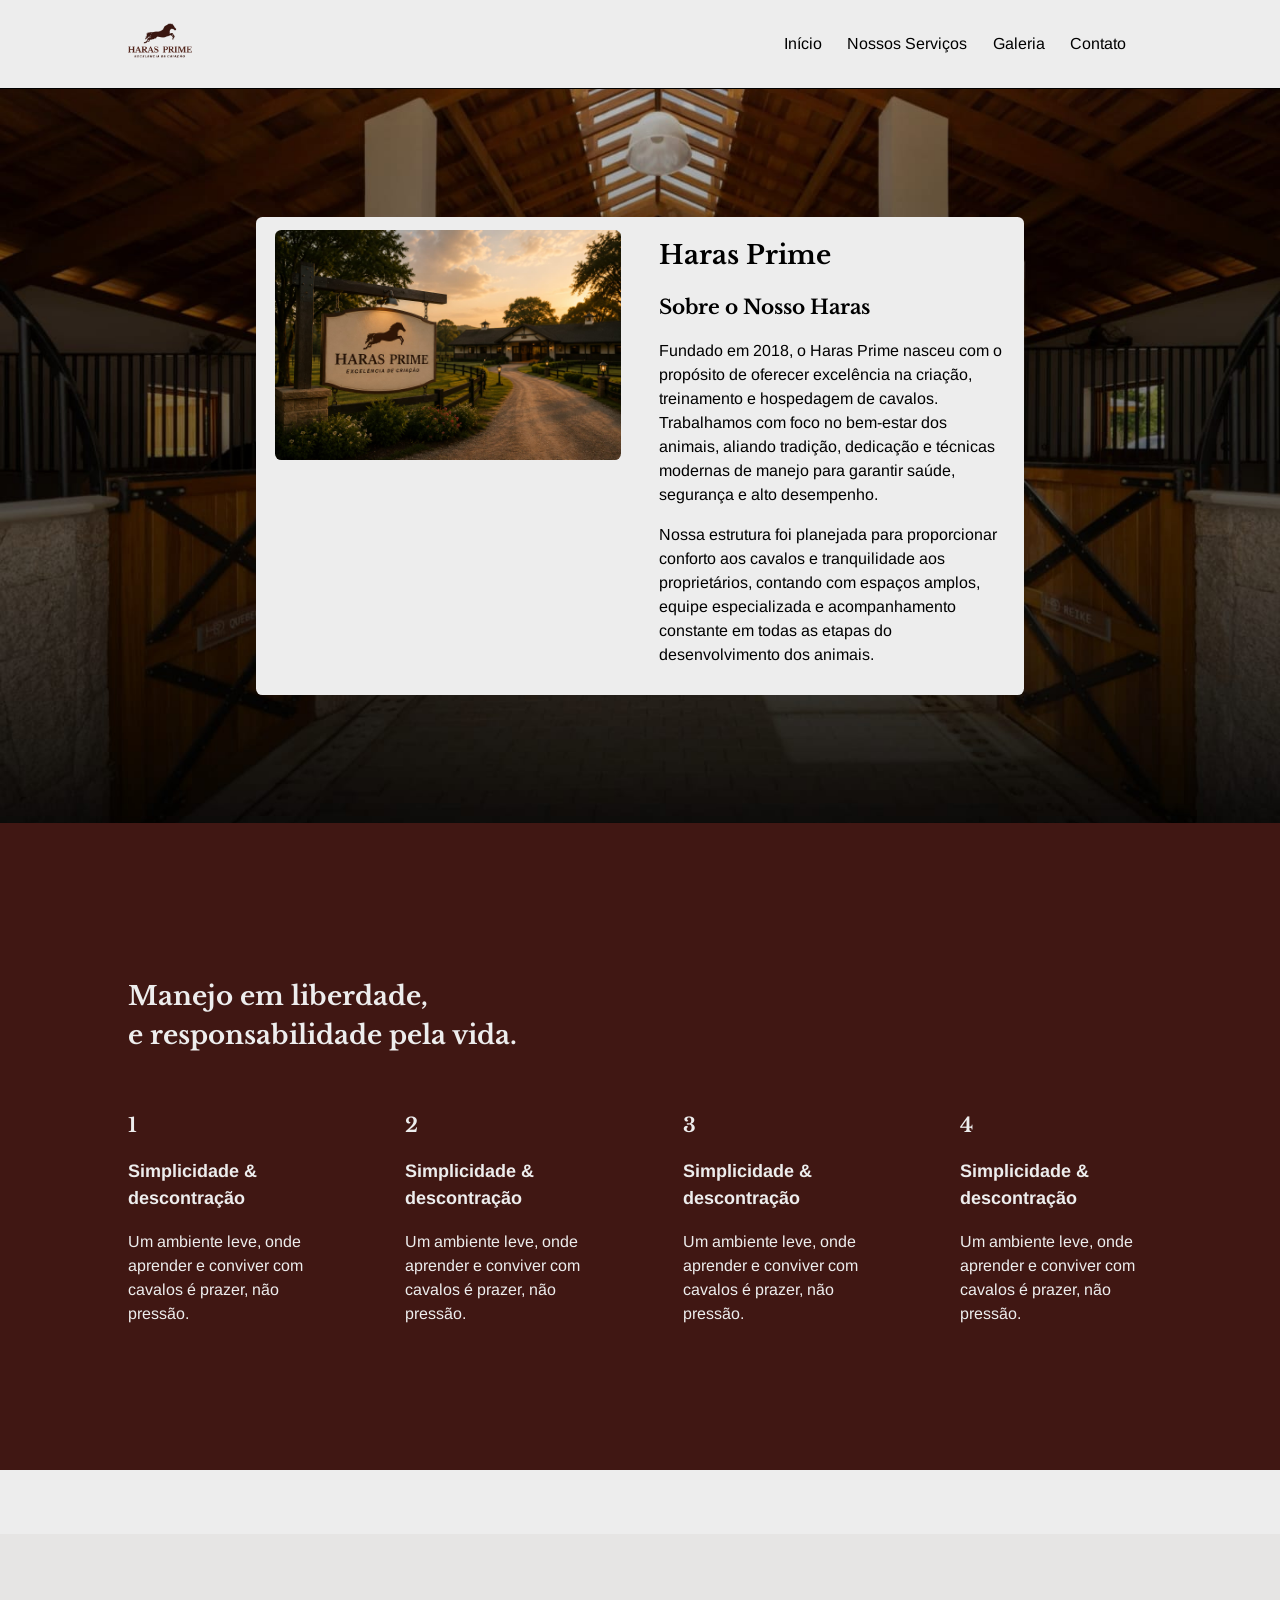
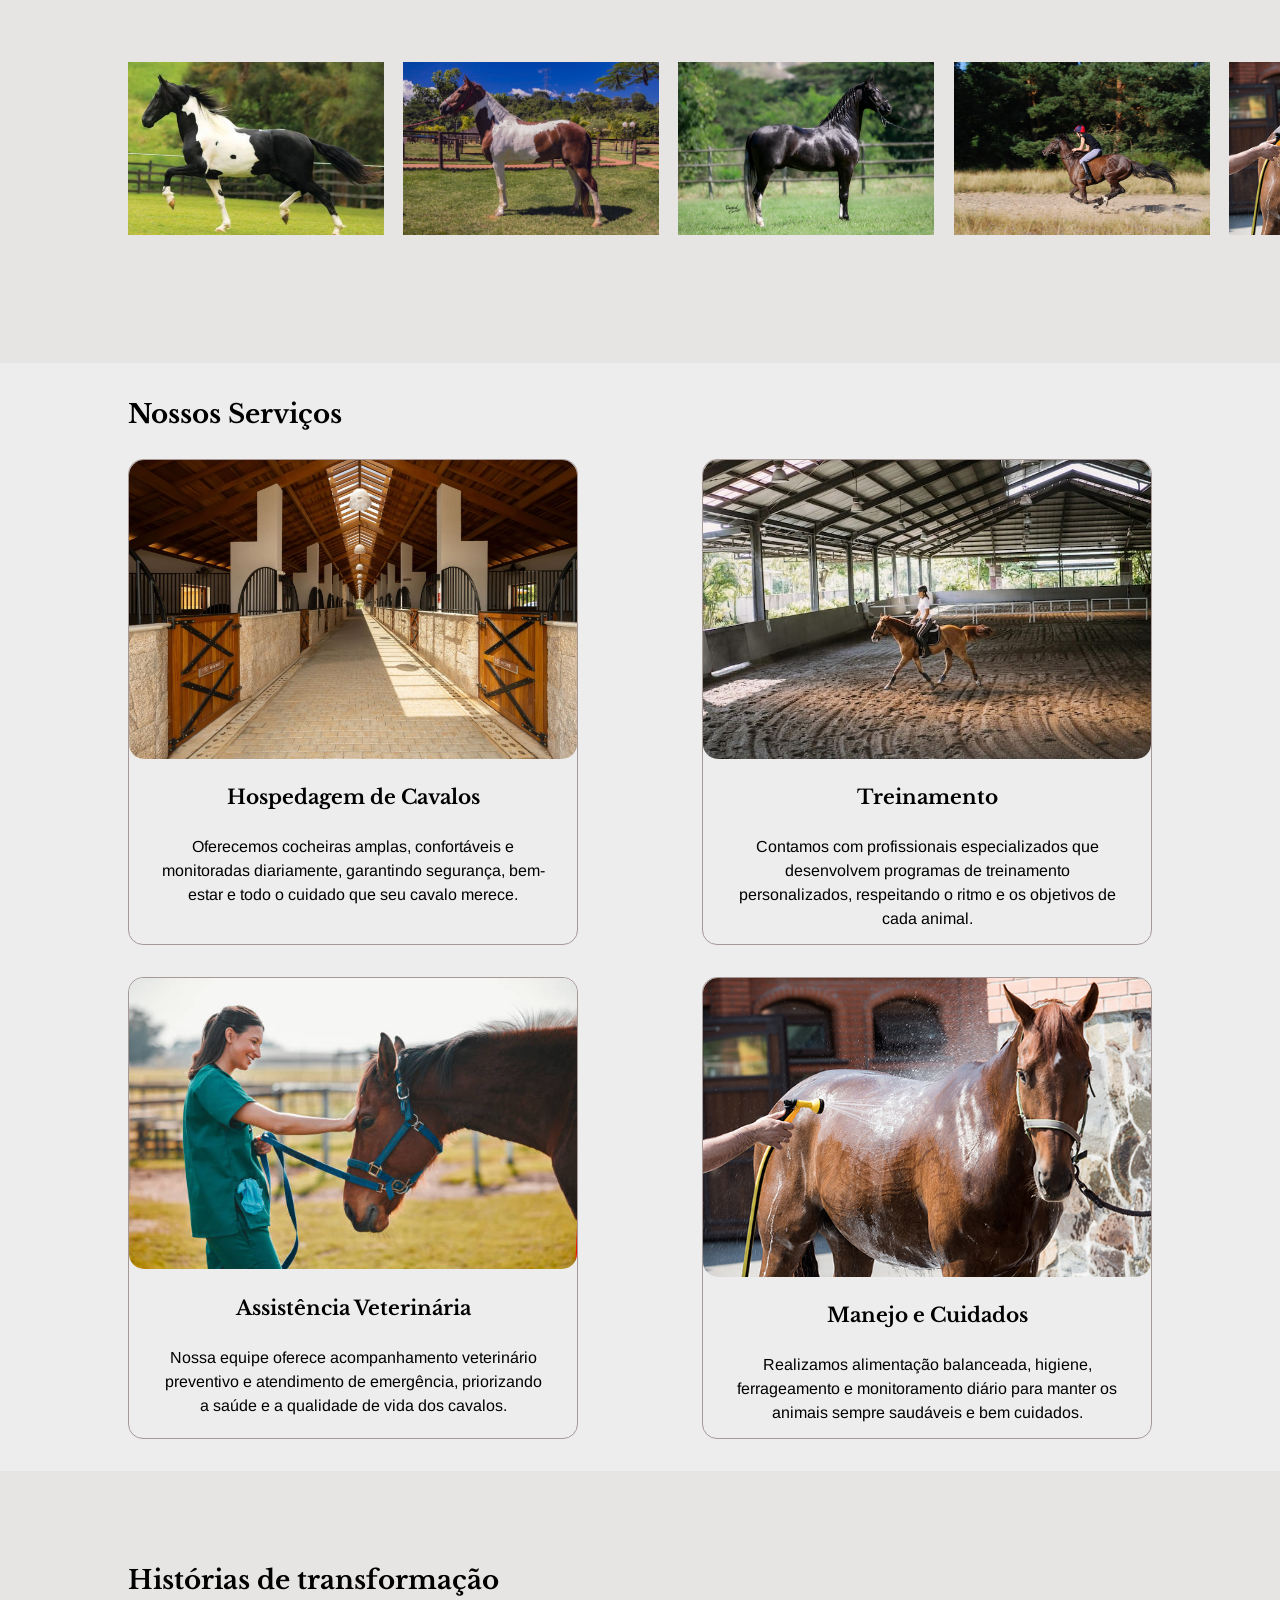
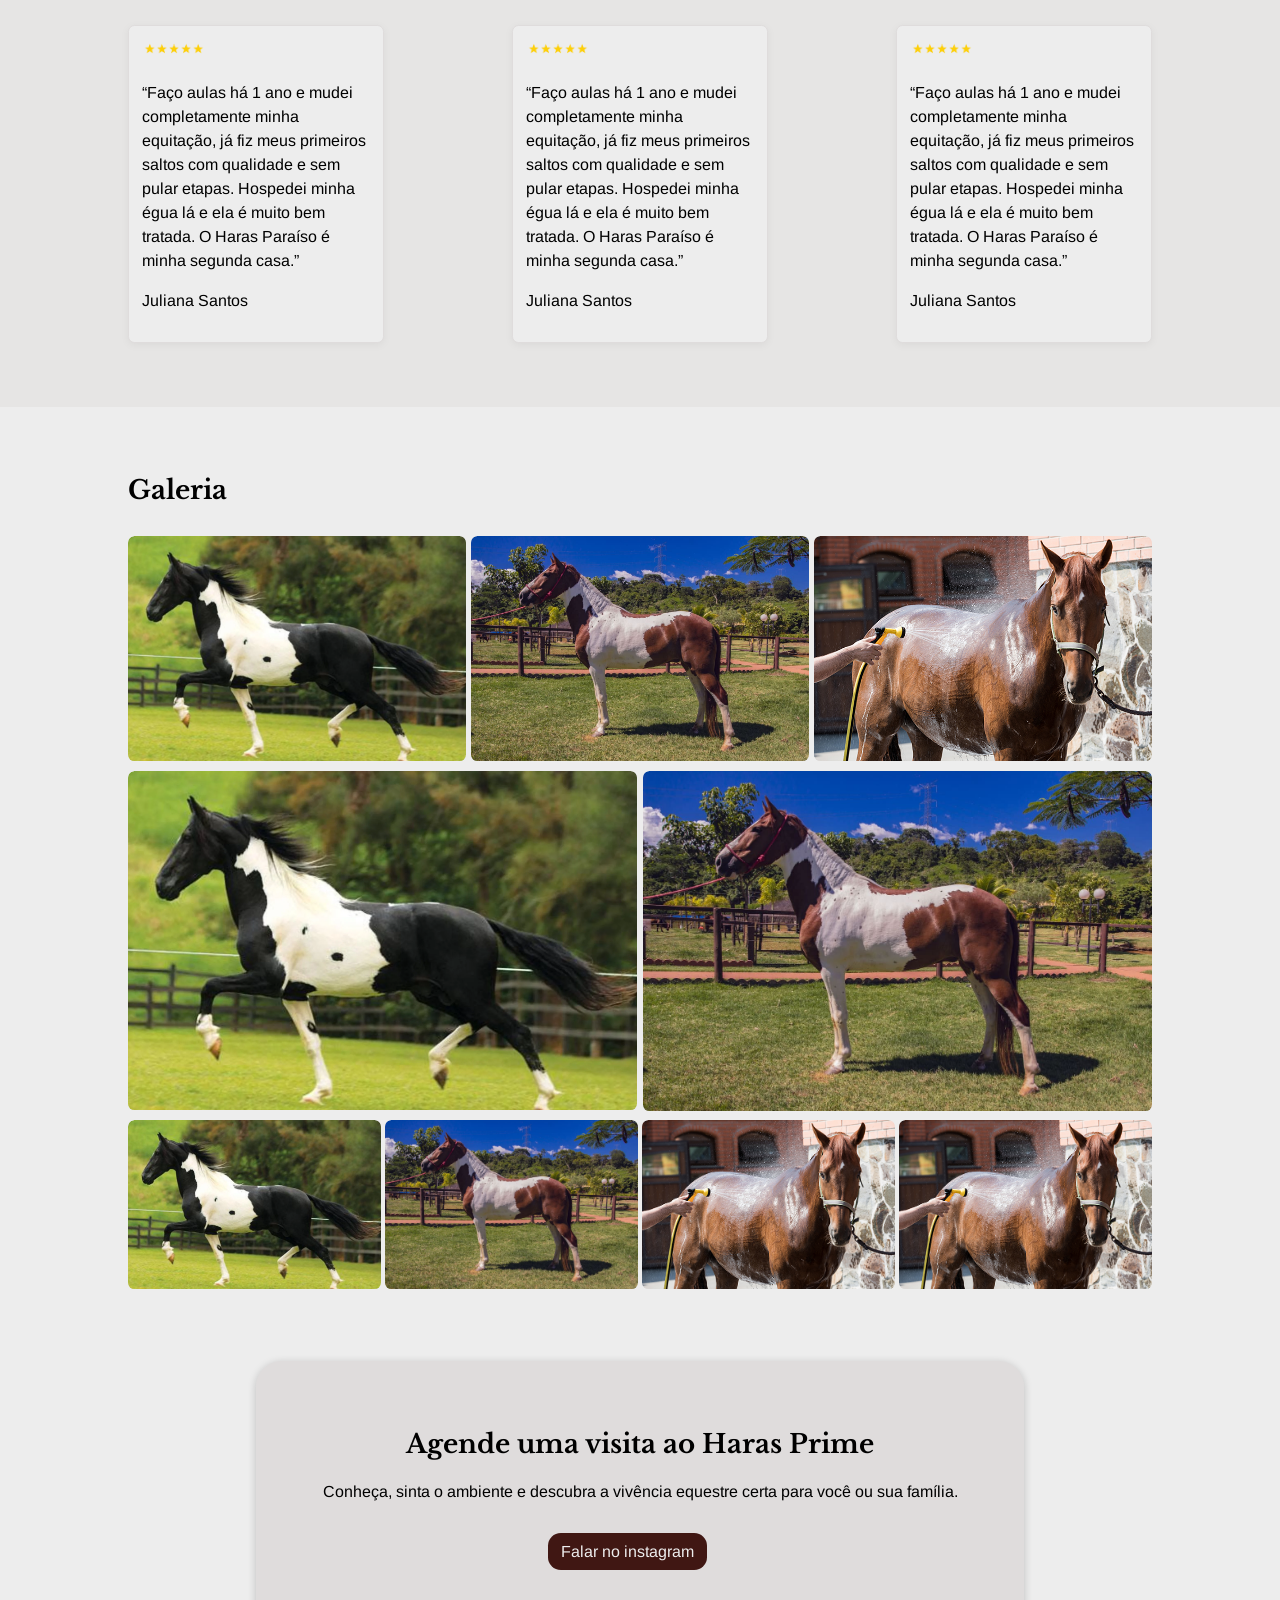
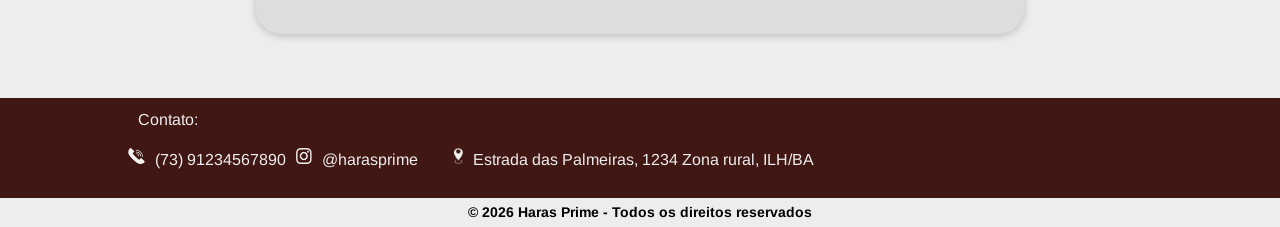
==== commit f1d0041a: "Adicionei um belíssimo carrossel css e html puro e a galeria-amostra tá funcionando pra celular" ====
--- a/index.html
+++ b/index.html
@@ -68,8 +68,29 @@
                     <p>Um ambiente leve, onde aprender e conviver com cavalos é prazer, não pressão.</p>
                 </div>
             </div>
-
-        </div>
+        </div>
+
+        <!-- Carrossel uhuul -->
+
+        <div class="carrossel">
+            <div class="carrossel-grupo">
+                <img src="images/cavalo1.webp" alt="">
+                <img src="images/cavalo2.jpg" alt="">
+                <img src="images/cavalo3.jpg" alt="">
+                <img src="images/cavalo4.jpeg" alt="">
+                <img src="images/banho.jpeg" alt="">
+                <img src="images/veteriaria.jpeg" alt="">
+            </div>
+            <div class="carrossel-grupo">
+                <img src="images/cavalo1.webp" alt="">
+                <img src="images/cavalo2.jpg" alt="">
+                <img src="images/cavalo3.jpg" alt="">
+                <img src="images/cavalo4.jpeg" alt="">
+                <img src="images/banho.jpeg" alt="">
+                <img src="images/veteriaria.jpeg" alt="">
+            </div>
+        </div>
+        
 
         <!--- Serviços --->
         <div id="servicos">
@@ -132,19 +153,37 @@
         <div id="galeria-amostra">
             <h1>Galeria</h1>
             <div class="linha">
-                <img src="images/cavalo1.webp" class="galeria-amostra-img2">
-                <img src="images/cavalo2.jpg" class="galeria-amostra-img2">
-                <img src="images/banho.jpeg" class="galeria-amostra-img2">
-            </div>
-            <div class="linha">
-                <img src="images/cavalo1.webp" class="galeria-amostra-img1">
-                <img src="images/cavalo2.jpg" class="galeria-amostra-img1">
-            </div>
-            <div class="linha">
-                <img src="images/cavalo1.webp" class="galeria-amostra-img3">
-                <img src="images/cavalo2.jpg" class="galeria-amostra-img3">
-                <img src="images/banho.jpeg" class="galeria-amostra-img3">
-                <img src="images/banho.jpeg" class="galeria-amostra-img3">
+                <div>
+                    <img src="images/cavalo1.webp" class="galeria-amostra-img2">
+                </div>
+                <div>
+                    <img src="images/cavalo2.jpg" class="galeria-amostra-img2">
+                </div>
+                <div>
+                    <img src="images/banho.jpeg" class="galeria-amostra-img2">
+                </div>
+            </div>
+            <div class="linha">
+                <div>
+                    <img src="images/cavalo1.webp" class="galeria-amostra-img1">
+                </div>
+                <div>
+                    <img src="images/cavalo2.jpg" class="galeria-amostra-img1">
+                </div>
+            </div>
+            <div class="linha">
+                <div>
+                    <img src="images/cavalo1.webp" class="galeria-amostra-img3">
+                </div>
+                <div>
+                    <img src="images/cavalo2.jpg" class="galeria-amostra-img3">
+                </div>
+                <div>
+                    <img src="images/banho.jpeg" class="galeria-amostra-img3">
+                </div>
+                <div>
+                    <img src="images/banho.jpeg" class="galeria-amostra-img3">
+                </div>
             </div>
         </div>
 
--- a/style.css
+++ b/style.css
@@ -185,6 +185,37 @@
     width: 15vw;
 }
 
+/* ----- Carrossel ----- */
+.carrossel {
+    display: flex;
+    width: 80vw;
+    margin-top: 5vw;
+    padding: 10vw;
+    overflow-x: auto;
+    gap: 1vw;
+    background-color: #E6E5E4;
+}
+
+.carrossel-grupo {
+    display: flex;
+    flex: 0 0 80vw;
+    justify-content: center;
+    gap: 1.5vw;
+    animation: spin 10s infinite linear;
+}
+
+.carrossel img {
+    width: 20vw;
+}
+
+.carrossel::-webkit-scrollbar {
+    display: none;
+}
+
+@keyframes spin {
+    from {translate: 0;}
+    to {translate: -100%;}
+}
 
 /* --- Nossos Serviços --- */
 /* div principal */
@@ -228,15 +259,25 @@
 #galeria-amostra div {
     justify-content: space-between;
     margin-bottom: 0.1vw;
+    overflow: hidden;
+    border-radius: 0.5vw;
+}
+#galeria-amostra img {
+    border-radius: 0.5vw;
+    transition: transform 0.4s ease-in-out, opacity 0.4s ease-in-out;
+}
+#galeria-amostra img:hover {
+    opacity: 0.6;                   /* Perde a transparência (fica 100% visível) */
+    transform: scale(1.05);       /* Dá o "zoomzinho" (aumenta 5% do tamanho) */
 }
 .galeria-amostra-img1 {
-    width: 39.9vw;
+    width: 39.8vw;
 }
 .galeria-amostra-img2 {
-    width: 26.5vw;
+    width: 26.4vw;
 }
 .galeria-amostra-img3 {
-    width: 19.8sudo vw;
+    width: 19.8vw;
 }
 
 #visita {
@@ -420,6 +461,14 @@
         padding: 10vw;
     }
 
+    .carrossel img{
+        width: 80vw;
+    }
+
+    #galeria-amostra img {
+        width: 80vw;
+    }
+
     /* ---------- Filosofia ---------- */
     #filosofia-box {
         gap: 10vw;
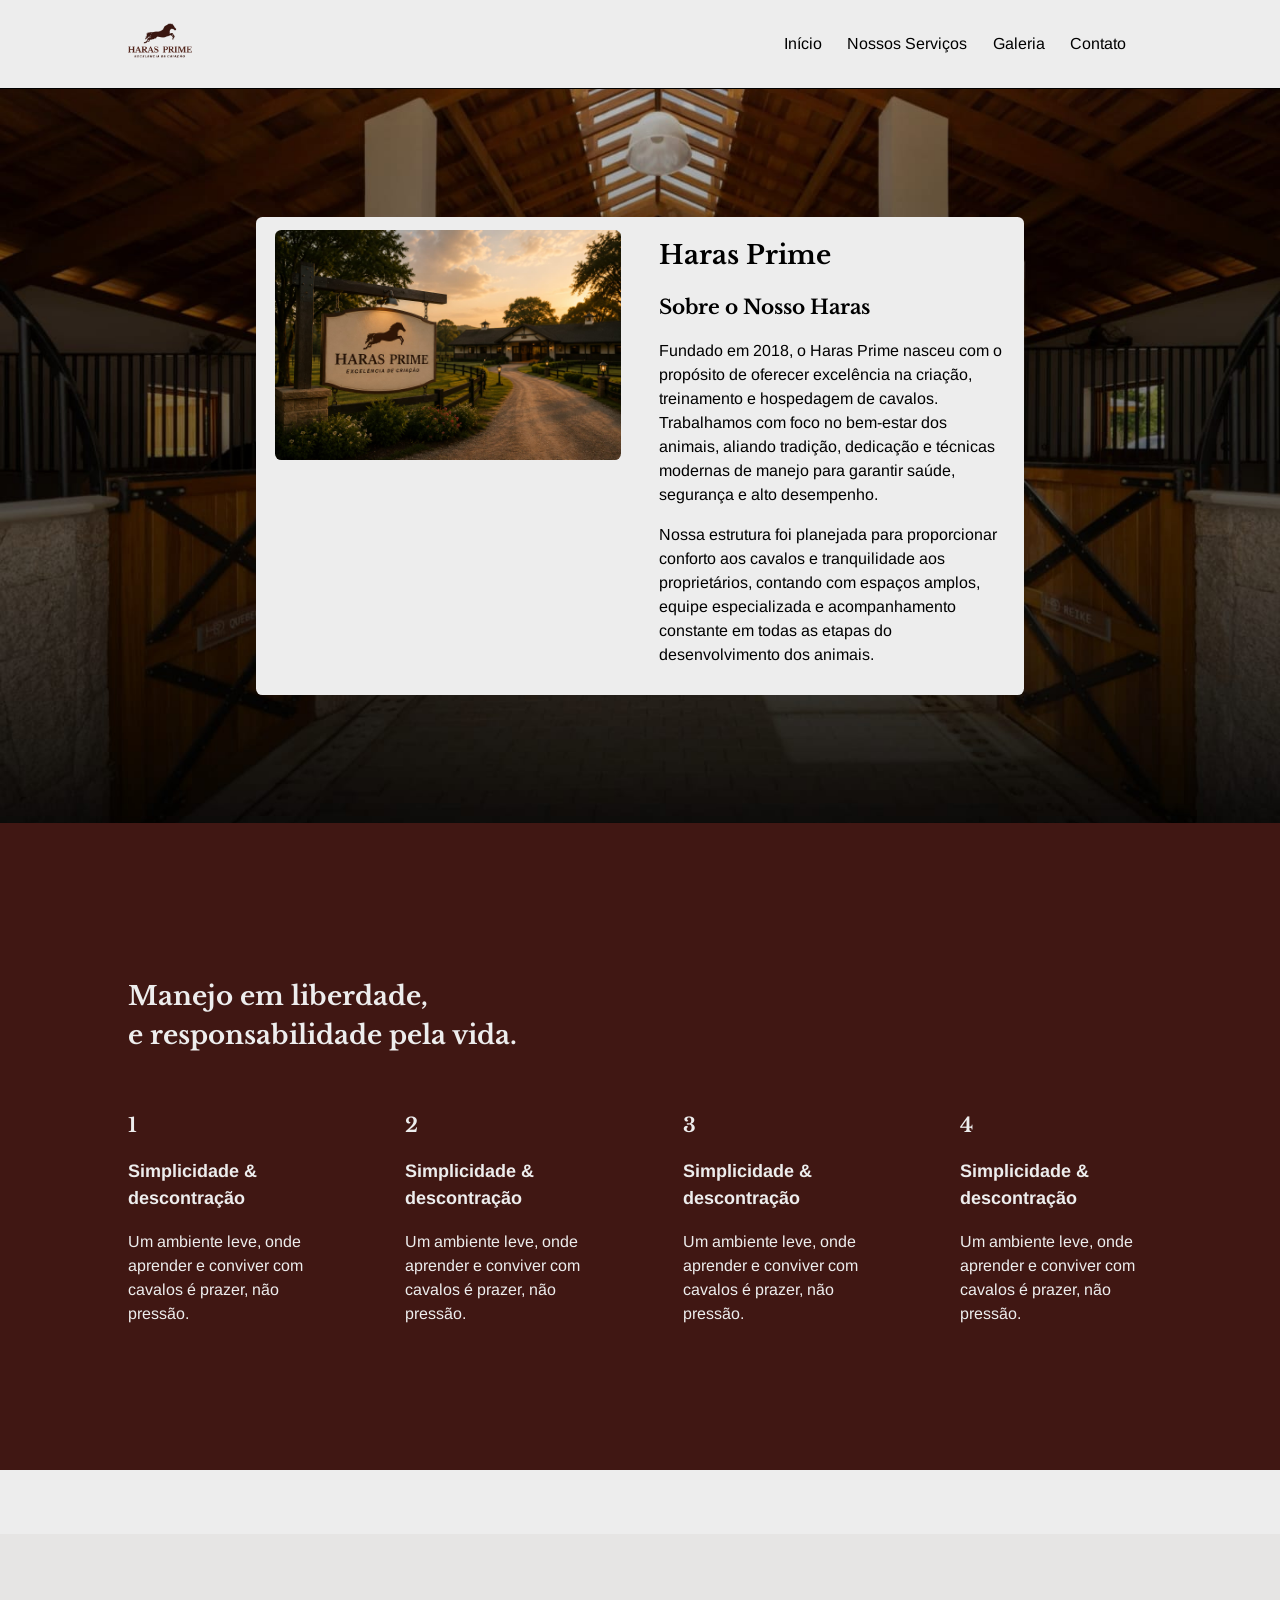
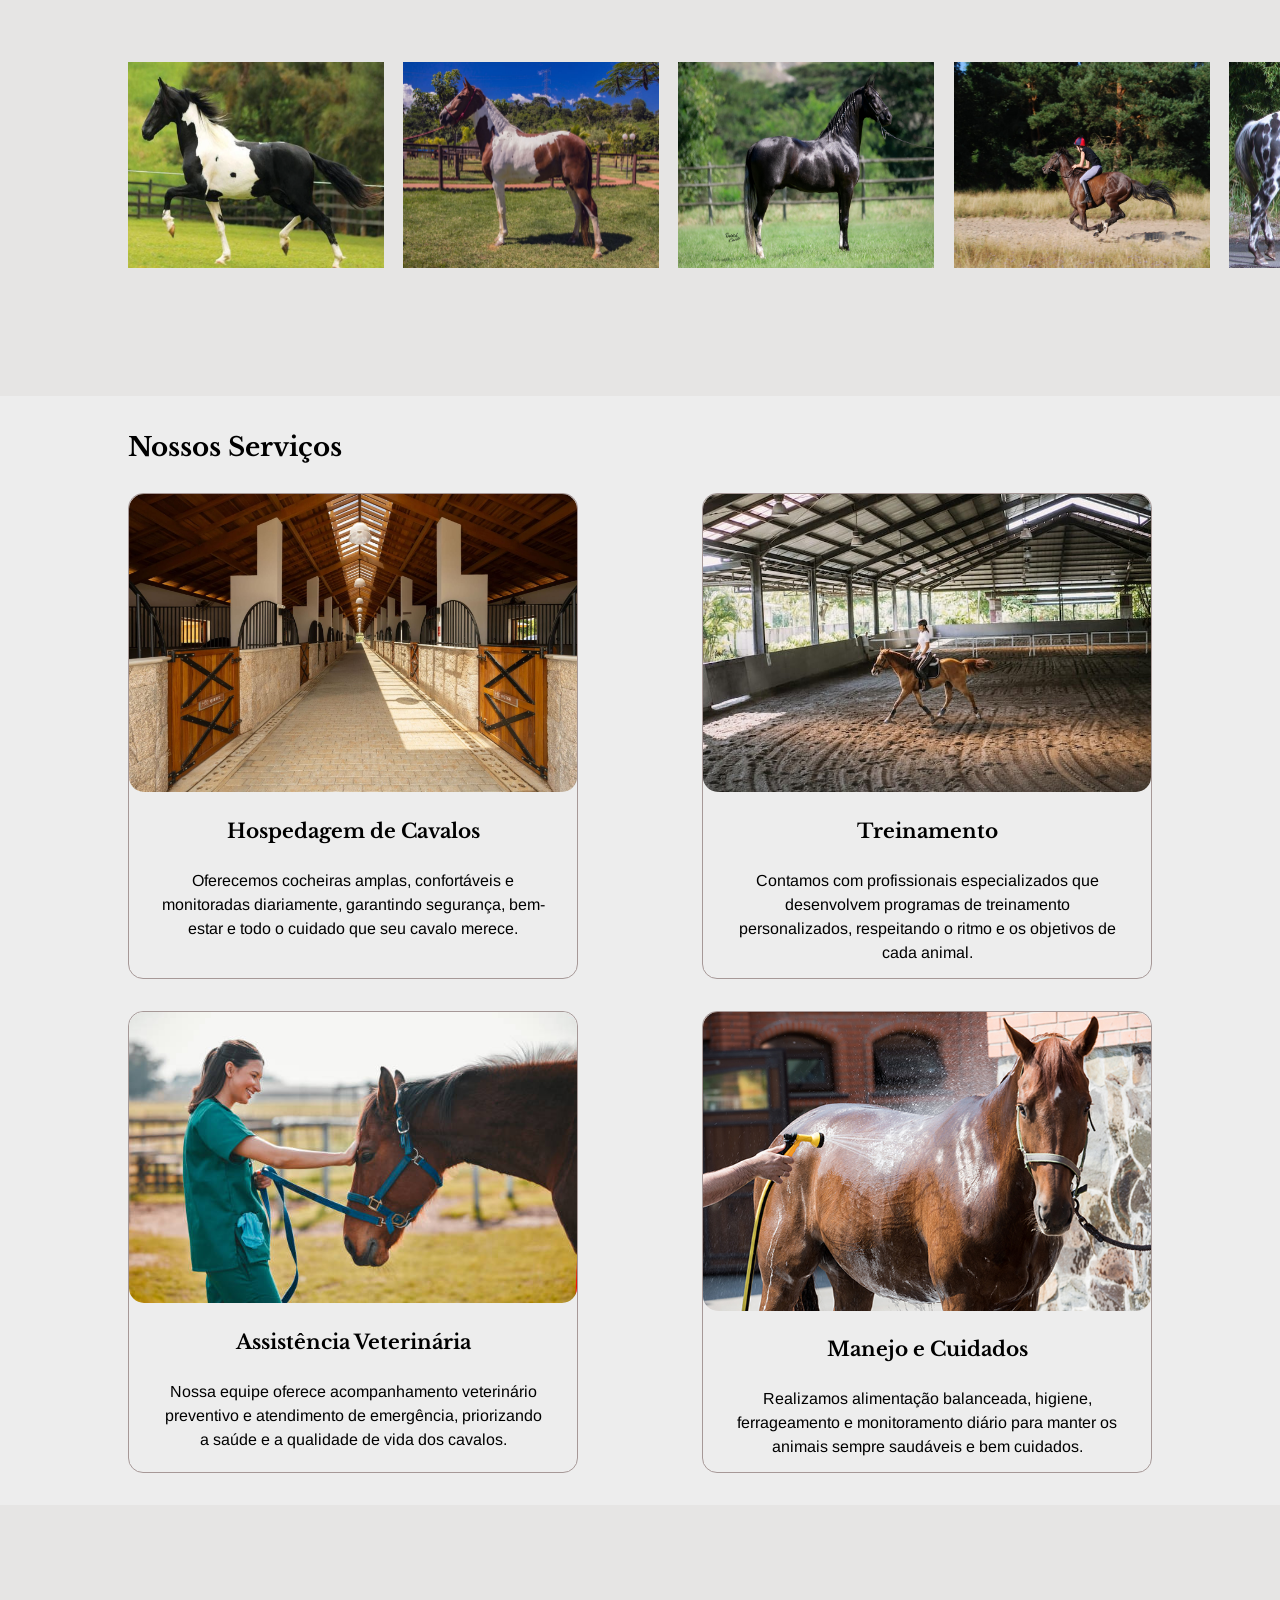
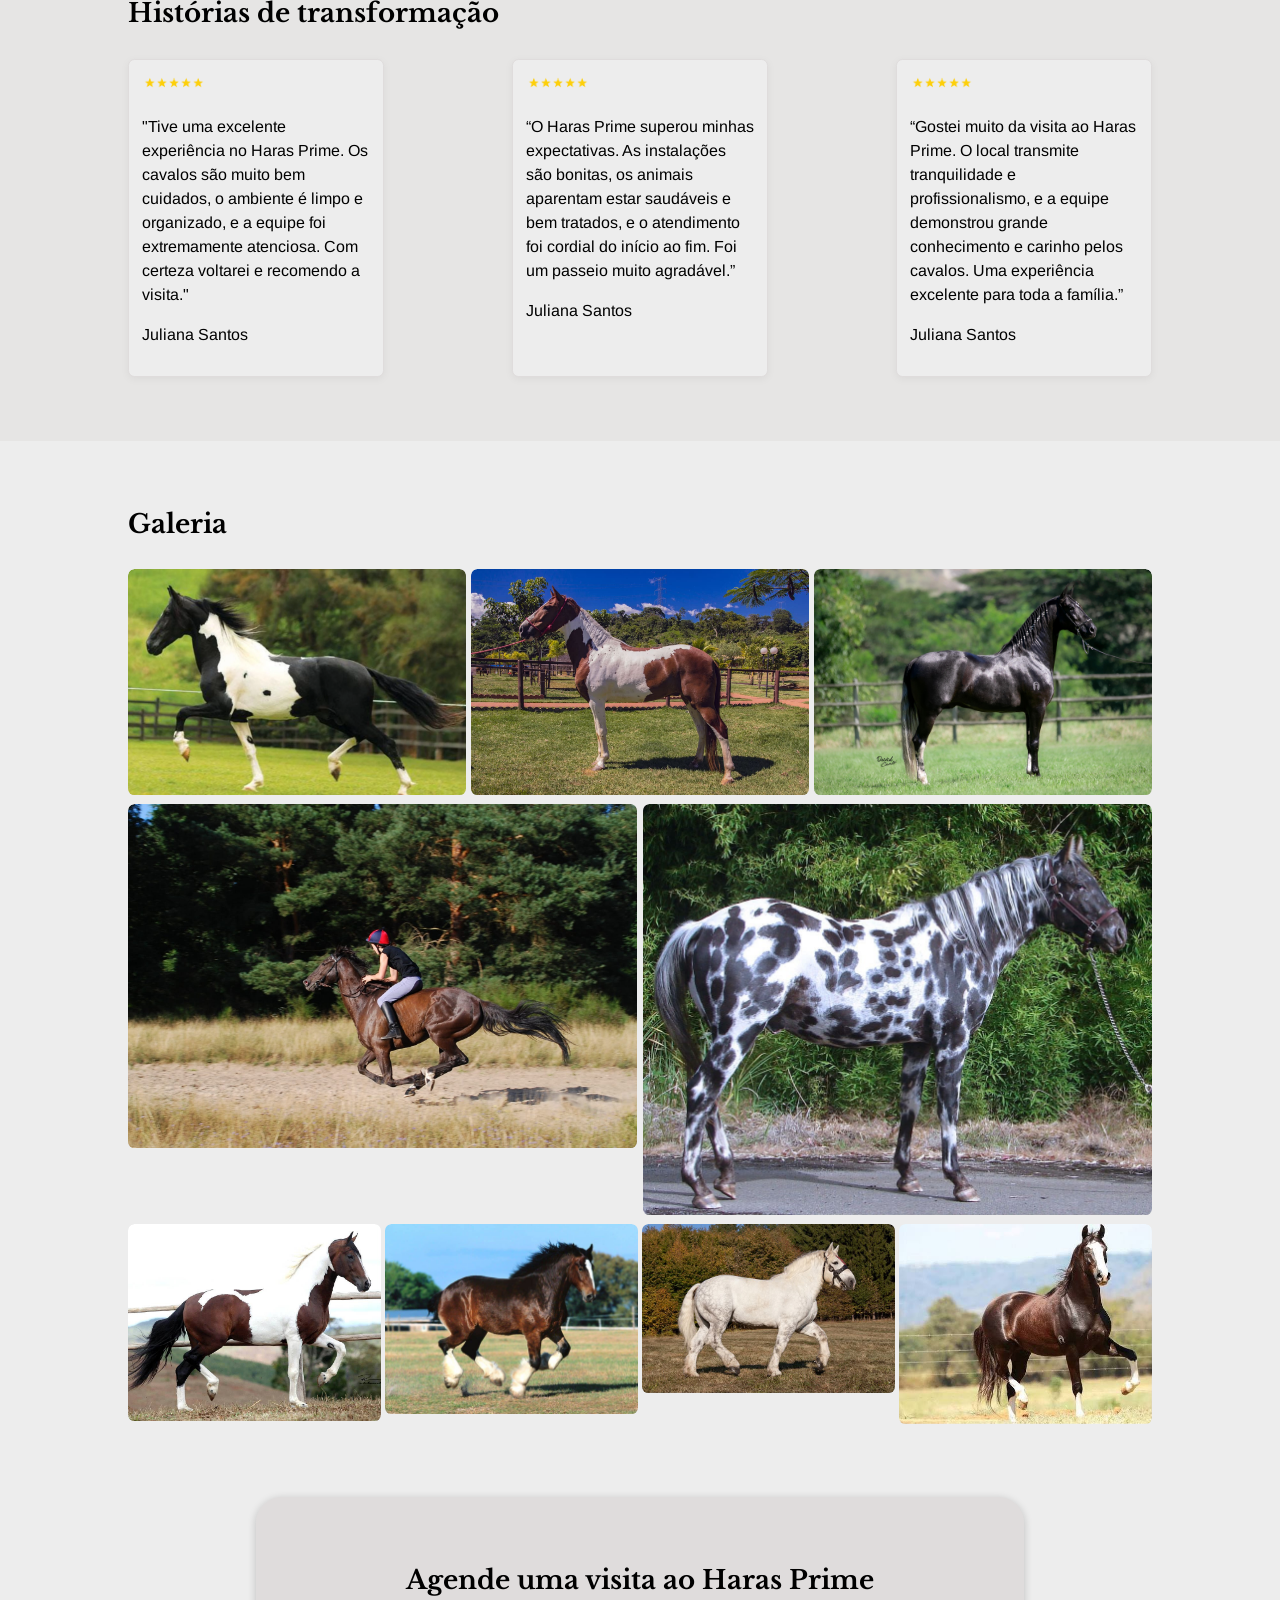
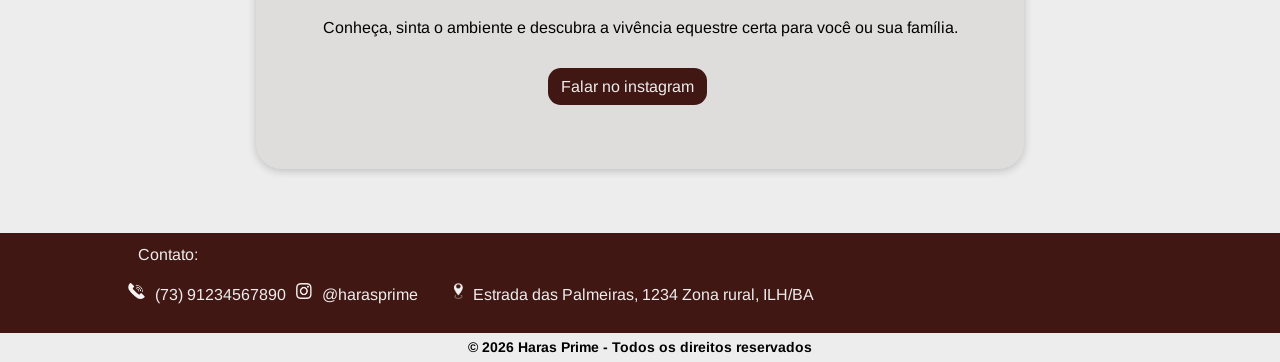
==== commit 70400b81: "adicionei as imagens e os textos de luiza, mas ainda falta consertar os tamanhos das imagens e algun" ====
--- a/index.html
+++ b/index.html
@@ -78,16 +78,30 @@
                 <img src="images/cavalo2.jpg" alt="">
                 <img src="images/cavalo3.jpg" alt="">
                 <img src="images/cavalo4.jpeg" alt="">
-                <img src="images/banho.jpeg" alt="">
-                <img src="images/veteriaria.jpeg" alt="">
+                <img src="images/cavalo5.jpeg" alt="">
+                <img src="images/cavalo6.jpeg" alt="">
+                <img src="images/cavalo7.jpeg" alt="">
+                <img src="images/cavalo8.jpeg" alt="">
+                <img src="images/cavalo9.jpeg" alt="">
+                <img src="images/cavalo10.jpeg" alt="">
+                <img src="images/cavalo11.jpeg" alt="">
+                <img src="images/cavalo12.jpeg" alt="">
+                <img src="images/cavalo13.jpeg" alt="">
             </div>
             <div class="carrossel-grupo">
                 <img src="images/cavalo1.webp" alt="">
                 <img src="images/cavalo2.jpg" alt="">
                 <img src="images/cavalo3.jpg" alt="">
                 <img src="images/cavalo4.jpeg" alt="">
-                <img src="images/banho.jpeg" alt="">
-                <img src="images/veteriaria.jpeg" alt="">
+                <img src="images/cavalo5.jpeg" alt="">
+                <img src="images/cavalo6.jpeg" alt="">
+                <img src="images/cavalo7.jpeg" alt="">
+                <img src="images/cavalo8.jpeg" alt="">
+                <img src="images/cavalo9.jpeg" alt="">
+                <img src="images/cavalo10.jpeg" alt="">
+                <img src="images/cavalo11.jpeg" alt="">
+                <img src="images/cavalo12.jpeg" alt="">
+                <img src="images/cavalo13.jpeg" alt="">
             </div>
         </div>
         
@@ -134,17 +148,17 @@
             <div class="linha feedback-box">
                 <div>
                     <img src="images/estrelas.webp" alt="">
-                    <p>“Faço aulas há 1 ano e mudei completamente minha equitação, já fiz meus primeiros saltos com qualidade e sem pular etapas. Hospedei minha égua lá e ela é muito bem tratada. O Haras Paraíso é minha segunda casa.”</p>
+                    <p>"Tive uma excelente experiência no Haras Prime. Os cavalos são muito bem cuidados, o ambiente é limpo e organizado, e a equipe foi extremamente atenciosa. Com certeza voltarei e recomendo a visita."</p>
                     <p>Juliana Santos</p>
                 </div>
                 <div>
                     <img src="images/estrelas.webp" alt="">
-                    <p>“Faço aulas há 1 ano e mudei completamente minha equitação, já fiz meus primeiros saltos com qualidade e sem pular etapas. Hospedei minha égua lá e ela é muito bem tratada. O Haras Paraíso é minha segunda casa.”</p>
+                    <p>“O Haras Prime superou minhas expectativas. As instalações são bonitas, os animais aparentam estar saudáveis e bem tratados, e o atendimento foi cordial do início ao fim. Foi um passeio muito agradável.”</p>
                     <p>Juliana Santos</p>
                 </div>
                 <div>
                     <img src="images/estrelas.webp" alt="">
-                    <p>“Faço aulas há 1 ano e mudei completamente minha equitação, já fiz meus primeiros saltos com qualidade e sem pular etapas. Hospedei minha égua lá e ela é muito bem tratada. O Haras Paraíso é minha segunda casa.”</p>
+                    <p>“Gostei muito da visita ao Haras Prime. O local transmite tranquilidade e profissionalismo, e a equipe demonstrou grande conhecimento e carinho pelos cavalos. Uma experiência excelente para toda a família.”</p>
                     <p>Juliana Santos</p>
                 </div>
             </div>
@@ -160,29 +174,29 @@
                     <img src="images/cavalo2.jpg" class="galeria-amostra-img2">
                 </div>
                 <div>
-                    <img src="images/banho.jpeg" class="galeria-amostra-img2">
-                </div>
-            </div>
-            <div class="linha">
-                <div>
-                    <img src="images/cavalo1.webp" class="galeria-amostra-img1">
-                </div>
-                <div>
-                    <img src="images/cavalo2.jpg" class="galeria-amostra-img1">
-                </div>
-            </div>
-            <div class="linha">
-                <div>
-                    <img src="images/cavalo1.webp" class="galeria-amostra-img3">
-                </div>
-                <div>
-                    <img src="images/cavalo2.jpg" class="galeria-amostra-img3">
-                </div>
-                <div>
-                    <img src="images/banho.jpeg" class="galeria-amostra-img3">
-                </div>
-                <div>
-                    <img src="images/banho.jpeg" class="galeria-amostra-img3">
+                    <img src="images/cavalo3.jpg" class="galeria-amostra-img2">
+                </div>
+            </div>
+            <div class="linha">
+                <div>
+                    <img src="images/cavalo4.jpeg" class="galeria-amostra-img1">
+                </div>
+                <div>
+                    <img src="images/cavalo5.jpeg" class="galeria-amostra-img1">
+                </div>
+            </div>
+            <div class="linha">
+                <div>
+                    <img src="images/cavalo6.jpeg" class="galeria-amostra-img3">
+                </div>
+                <div>
+                    <img src="images/cavalo7.jpeg" class="galeria-amostra-img3">
+                </div>
+                <div>
+                    <img src="images/cavalo8.jpeg" class="galeria-amostra-img3">
+                </div>
+                <div>
+                    <img src="images/cavalo9.jpeg" class="galeria-amostra-img3">
                 </div>
             </div>
         </div>
--- a/style.css
+++ b/style.css
@@ -201,7 +201,7 @@
     flex: 0 0 80vw;
     justify-content: center;
     gap: 1.5vw;
-    animation: spin 10s infinite linear;
+    animation: spin 20s infinite linear;
 }
 
 .carrossel img {
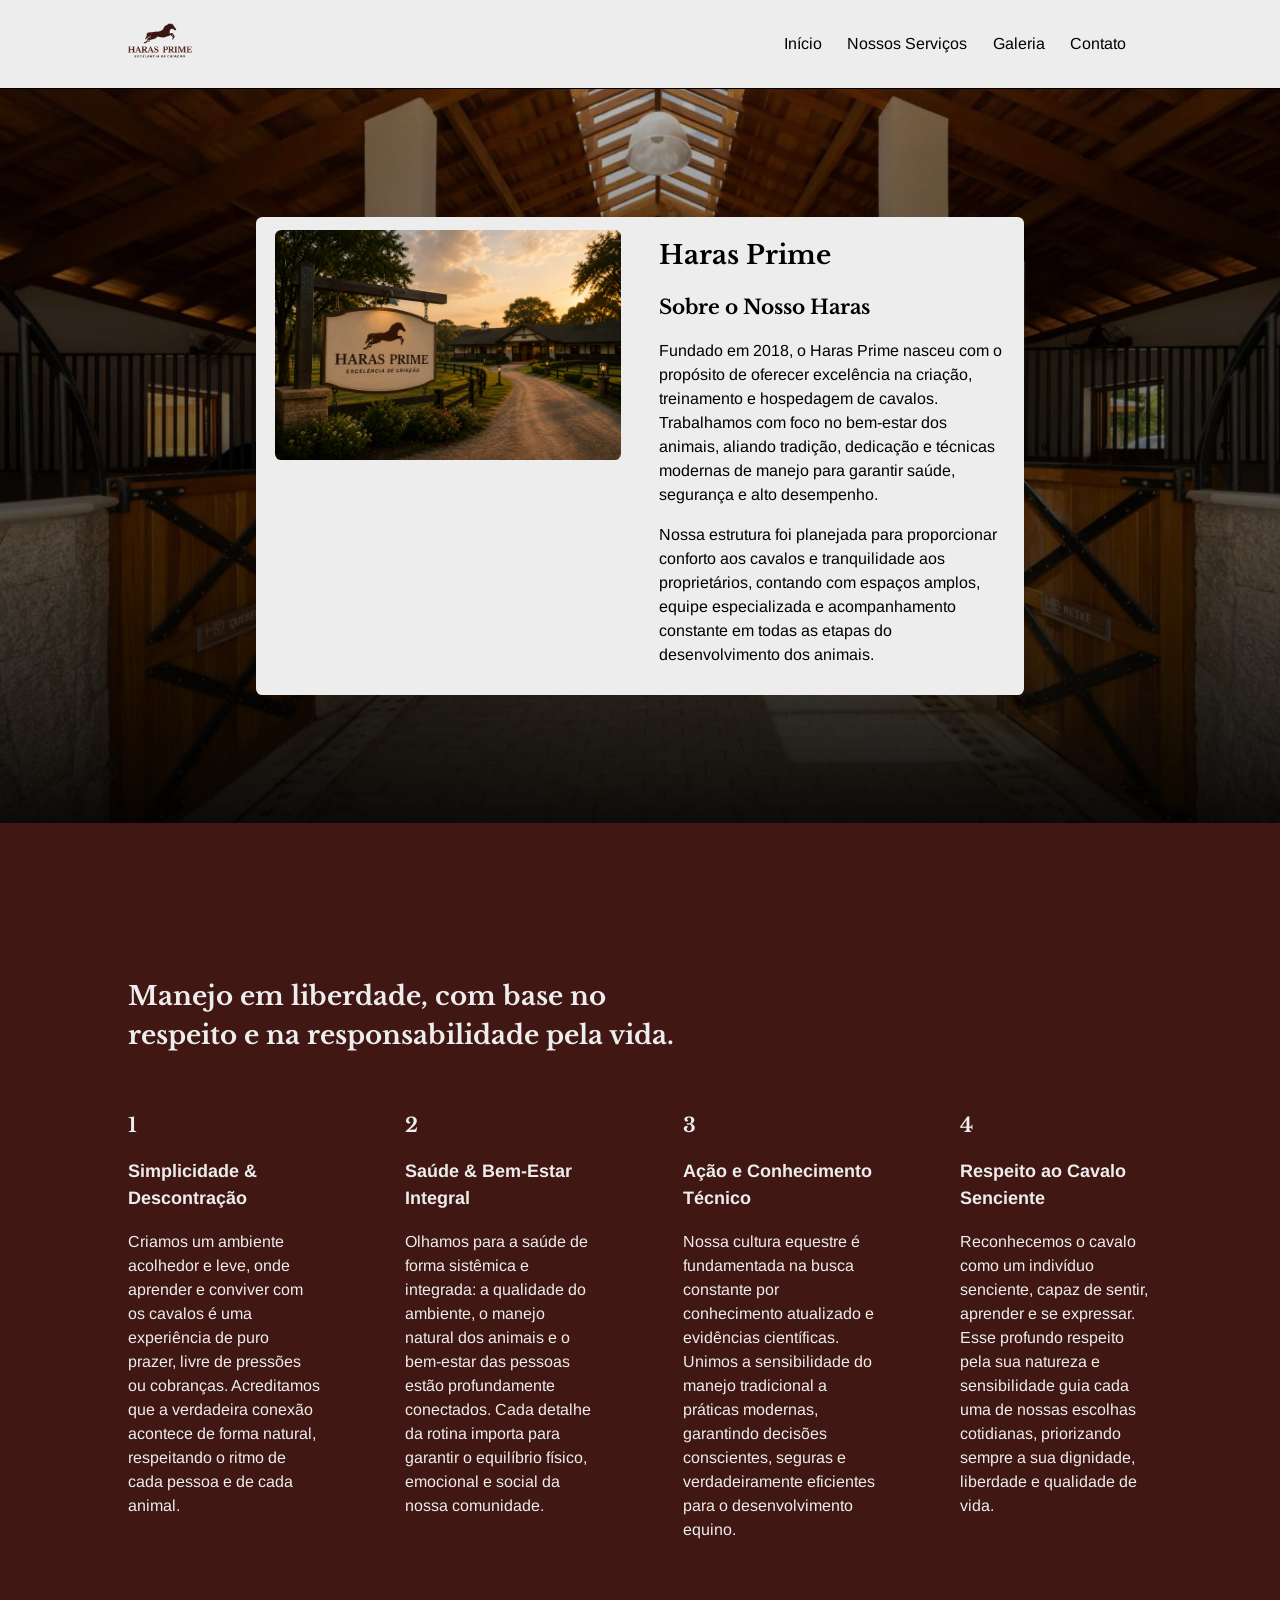
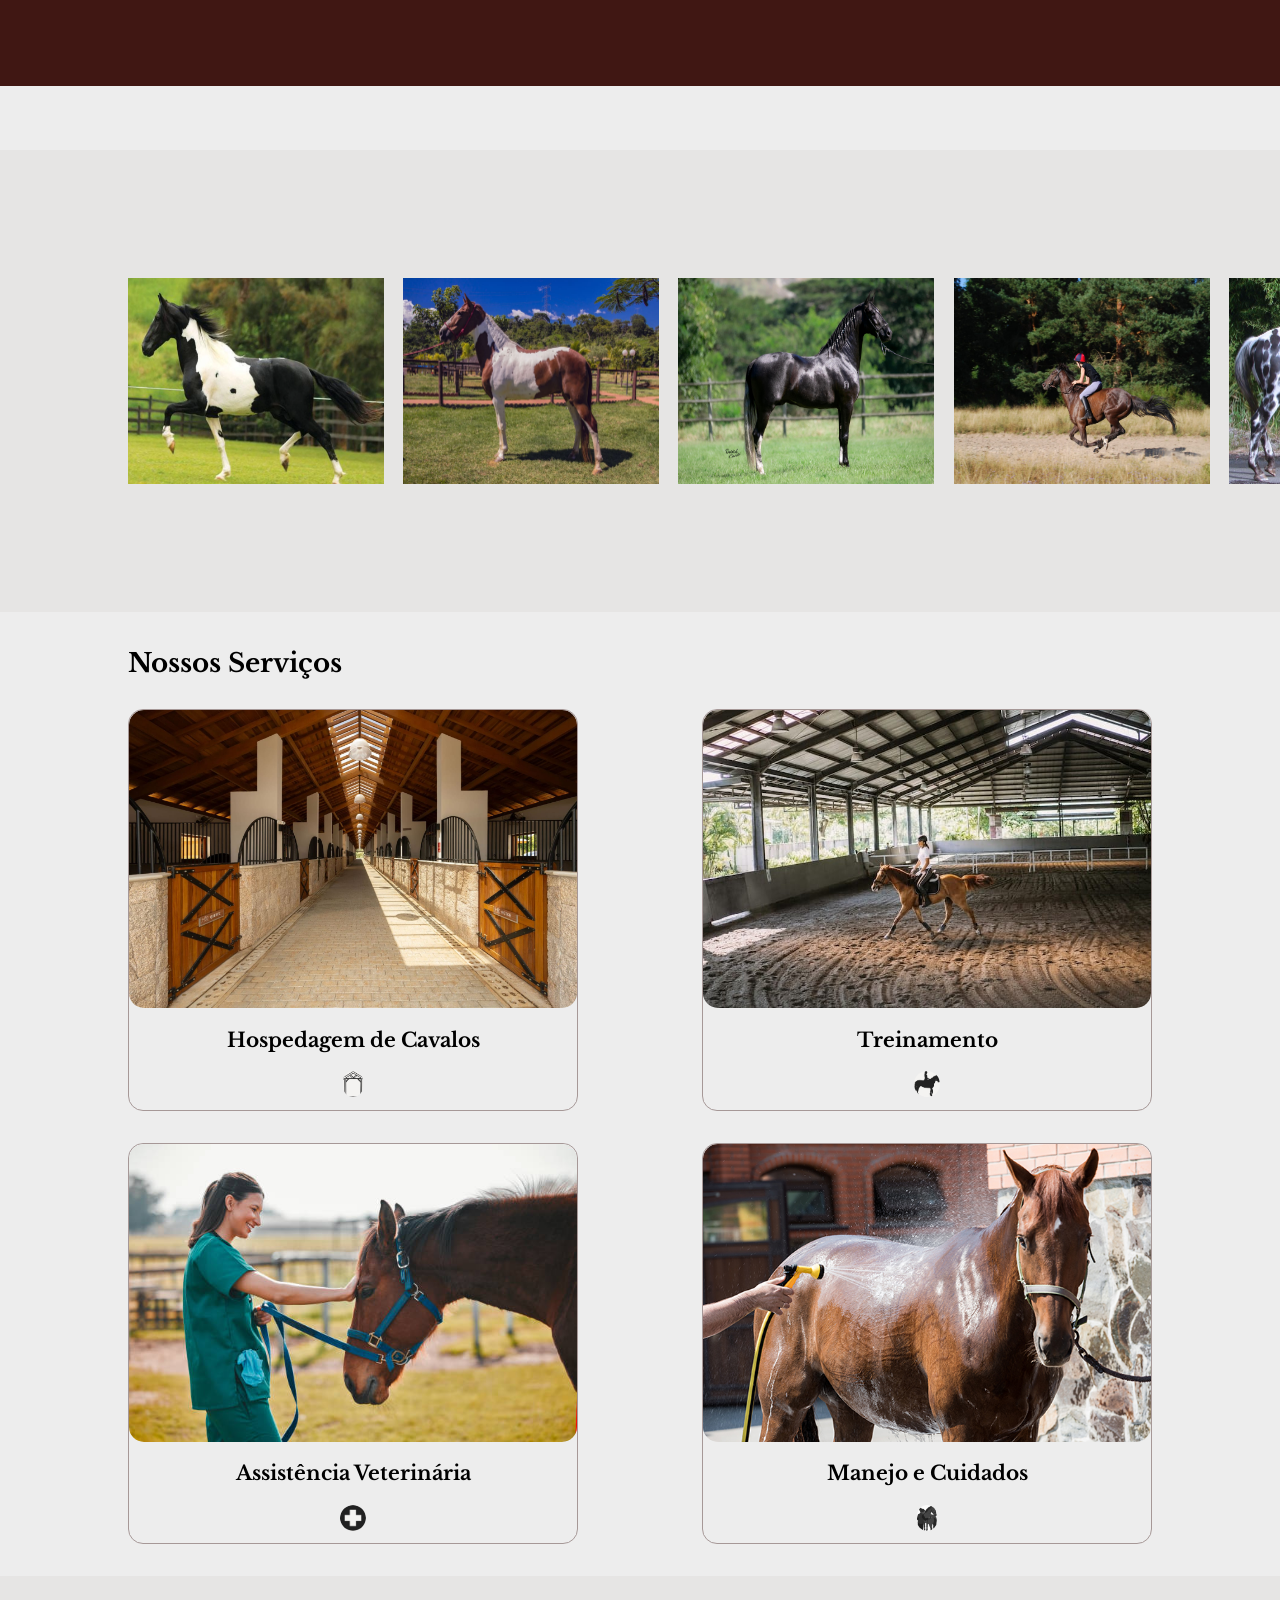
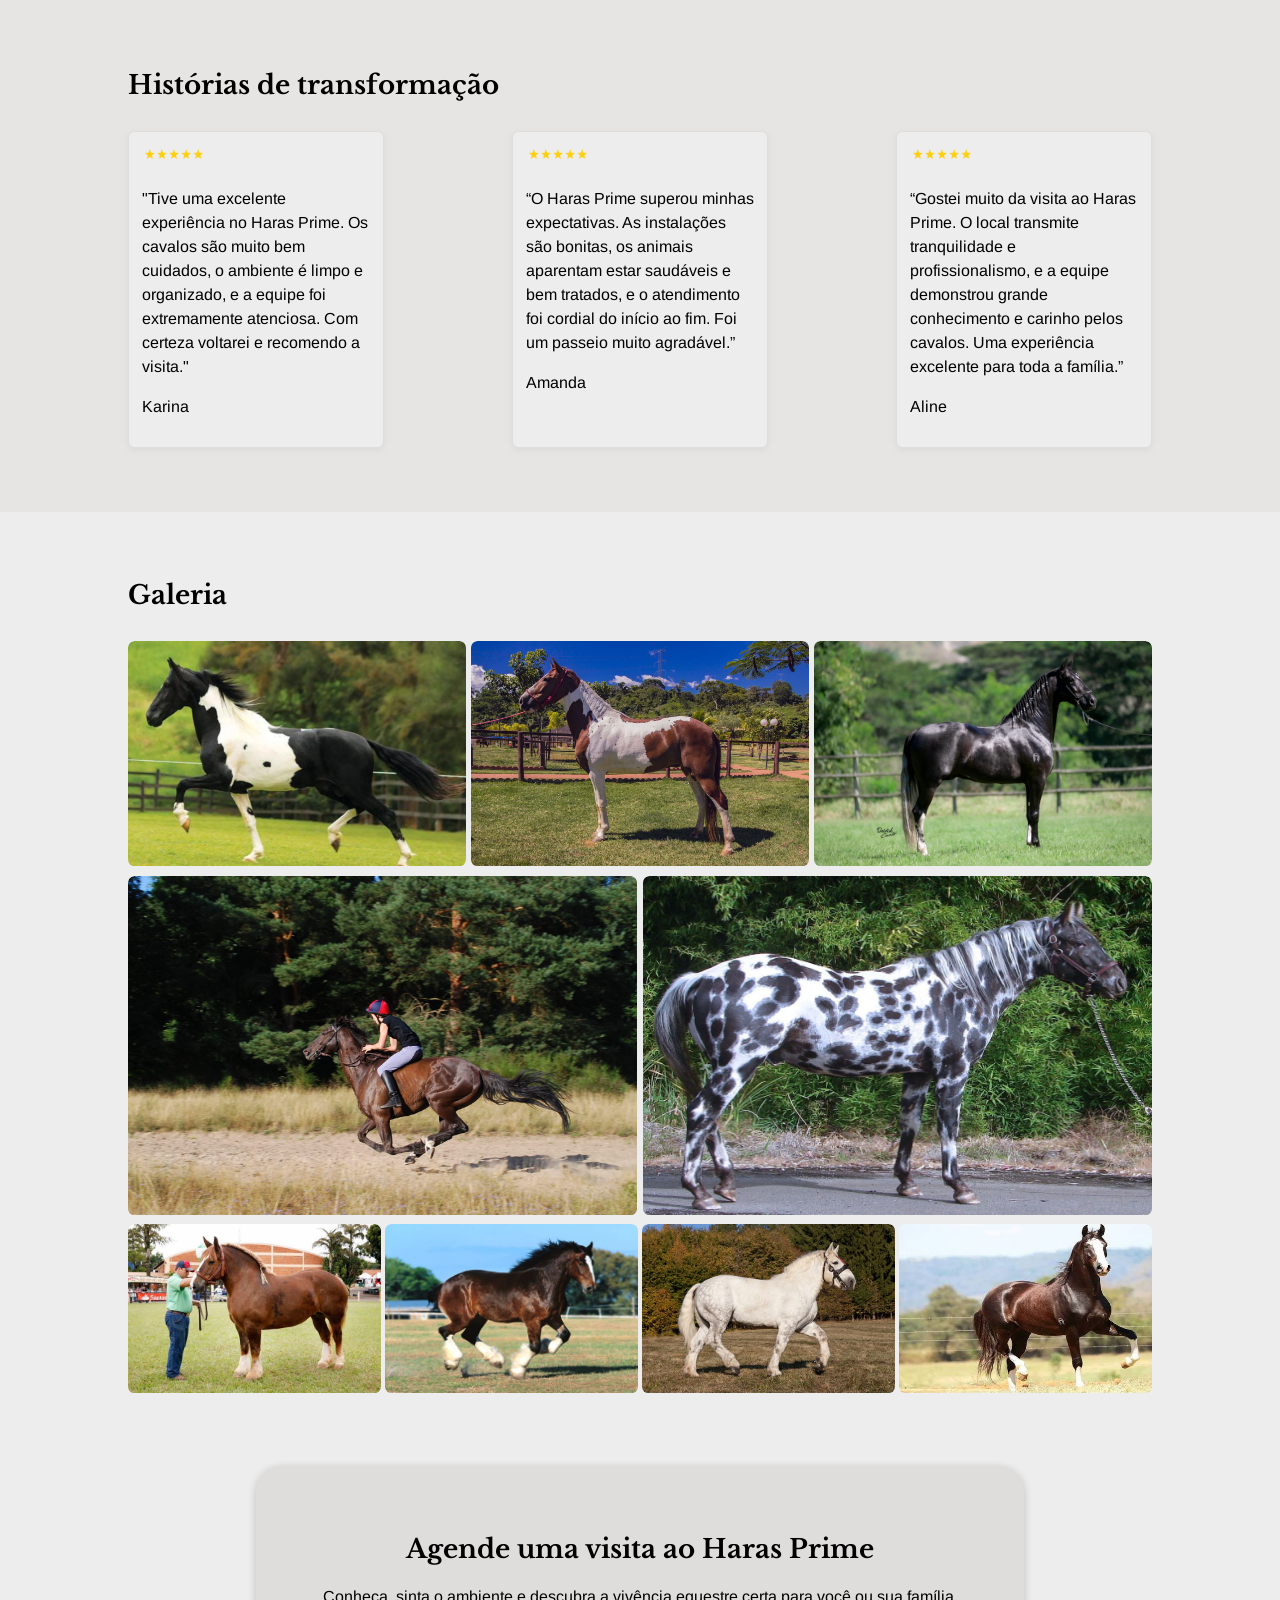
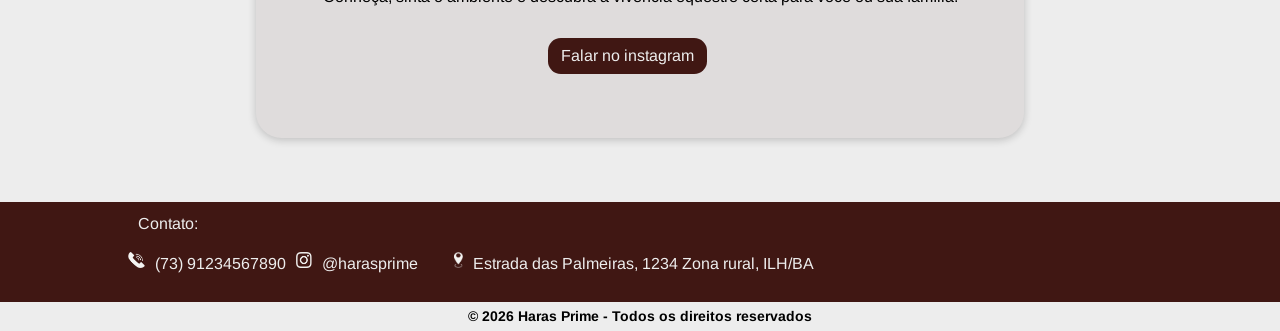
==== commit 00b94307: "praticamente pronto, só falta resolver o nome do unicornio e se vai ter amiguinhos" ====
--- a/index.html
+++ b/index.html
@@ -43,35 +43,34 @@
             </div>
         </div>
 
-        <!--- Filosofia? --->
+        <!--- Filosofia --->
         <div id="filosofia">
-            <h1>Manejo em liberdade,<br>e responsabilidade pela vida. </h1>
+            <h1>Manejo em liberdade, com base no<br>respeito e na responsabilidade pela vida. </h1>
             <div class="linha" id="filosofia-box">
                 <div>
                     <h2>1</h2>
-                    <h3>Simplicidade & descontração</h3>
-                    <p>Um ambiente leve, onde aprender e conviver com cavalos é prazer, não pressão.</p>
+                    <h3>Simplicidade & Descontração</h3>
+                    <p>Criamos um ambiente acolhedor e leve, onde aprender e conviver com os cavalos é uma experiência de puro prazer, livre de pressões ou cobranças. Acreditamos que a verdadeira conexão acontece de forma natural, respeitando o ritmo de cada pessoa e de cada animal.</p>
                 </div>
                 <div>
                     <h2>2</h2>
-                    <h3>Simplicidade & descontração</h3>
-                    <p>Um ambiente leve, onde aprender e conviver com cavalos é prazer, não pressão.</p>
+                    <h3>Saúde & Bem-Estar Integral</h3>
+                    <p>Olhamos para a saúde de forma sistêmica e integrada: a qualidade do ambiente, o manejo natural dos animais e o bem-estar das pessoas estão profundamente conectados. Cada detalhe da rotina importa para garantir o equilíbrio físico, emocional e social da nossa comunidade.</p>
                 </div>
                 <div>
                     <h2>3</h2>
-                    <h3>Simplicidade & descontração</h3>
-                    <p>Um ambiente leve, onde aprender e conviver com cavalos é prazer, não pressão.</p>
+                    <h3>Ação e Conhecimento Técnico</h3>
+                    <p>Nossa cultura equestre é fundamentada na busca constante por conhecimento atualizado e evidências científicas. Unimos a sensibilidade do manejo tradicional a práticas modernas, garantindo decisões conscientes, seguras e verdadeiramente eficientes para o desenvolvimento equino.</p>
                 </div>
                 <div>
                     <h2>4</h2>
-                    <h3>Simplicidade & descontração</h3>
-                    <p>Um ambiente leve, onde aprender e conviver com cavalos é prazer, não pressão.</p>
-                </div>
-            </div>
-        </div>
-
-        <!-- Carrossel uhuul -->
-
+                    <h3>Respeito ao Cavalo Senciente</h3>
+                    <p>Reconhecemos o cavalo como um indivíduo senciente, capaz de sentir, aprender e se expressar. Esse profundo respeito pela sua natureza e sensibilidade guia cada uma de nossas escolhas cotidianas, priorizando sempre a sua dignidade, liberdade e qualidade de vida.</p>
+                </div>
+            </div>
+        </div>
+
+        <!-- Carrossel (feito com css) -->
         <div class="carrossel">
             <div class="carrossel-grupo">
                 <img src="images/cavalo1.webp" alt="">
@@ -113,28 +112,29 @@
                 <div class="card servico" onclick="abrirServico('hospedagem')">
                     <img src="images/hospedagem.jpeg" alt="">
                     <h2>Hospedagem de Cavalos</h2>
-                    <p>Oferecemos cocheiras amplas, confortáveis e monitoradas diariamente, garantindo segurança, bem-estar e todo o cuidado que seu cavalo merece.</p>
+                    <img src="images/hospedagem_icon.jpg" class="servico_ico" alt="">
                 </div>
                 <div class="card servico" onclick="abrirServico('treinamento')">
                     <img src="images/treinamento.jpeg" alt="">
                     <h2>Treinamento</h2>
-                    <p>Contamos com profissionais especializados que desenvolvem programas de treinamento personalizados, respeitando o ritmo e os objetivos de cada animal.</p>
+                    <img src="images/treinamento_icon.jpg" class="servico_ico" alt="">
                 </div>
             </div>
             <div class="linha">
                 <div class="card servico" onclick="abrirServico('veterinaria')">
                     <img src="images/veteriaria.jpeg" alt="">
                     <h2>Assistência Veterinária</h2>
-                    <p>Nossa equipe oferece acompanhamento veterinário preventivo e atendimento de emergência, priorizando a saúde e a qualidade de vida dos cavalos.</p>
+                    <img src="images/veterinaria_icon.jpg" class="servico_ico" alt="">
                 </div>
                 <div class="card servico" onclick="abrirServico('banho')">
                     <img src="images/banho.jpeg" alt="">
                     <h2>Manejo e Cuidados</h2>
-                    <p>Realizamos alimentação balanceada, higiene, ferrageamento e monitoramento diário para manter os animais sempre saudáveis e bem cuidados.</p>
-                </div>
-            </div>
-        </div>
-
+                    <img src="images/banho_icon.jpg" class="servico_ico" alt="">
+                </div>
+            </div>
+        </div>
+        
+        <!-- Modal para quando clicar aparecer uma janelinha com mais informações sobre os serviços --->
         <div id="modal">
             <div id="janela">
                 <button onclick="fecharServico()" id="close">X</button>
@@ -143,27 +143,30 @@
                 <p id="textomodal"></p>
             </div>
         </div>
+
+        <!-- Feedbacks --->
         <div id="feedbacks">
             <h1>Histórias de transformação</h1>
             <div class="linha feedback-box">
                 <div>
                     <img src="images/estrelas.webp" alt="">
                     <p>"Tive uma excelente experiência no Haras Prime. Os cavalos são muito bem cuidados, o ambiente é limpo e organizado, e a equipe foi extremamente atenciosa. Com certeza voltarei e recomendo a visita."</p>
-                    <p>Juliana Santos</p>
+                    <p>Karina</p>
                 </div>
                 <div>
                     <img src="images/estrelas.webp" alt="">
                     <p>“O Haras Prime superou minhas expectativas. As instalações são bonitas, os animais aparentam estar saudáveis e bem tratados, e o atendimento foi cordial do início ao fim. Foi um passeio muito agradável.”</p>
-                    <p>Juliana Santos</p>
+                    <p>Amanda</p>
                 </div>
                 <div>
                     <img src="images/estrelas.webp" alt="">
                     <p>“Gostei muito da visita ao Haras Prime. O local transmite tranquilidade e profissionalismo, e a equipe demonstrou grande conhecimento e carinho pelos cavalos. Uma experiência excelente para toda a família.”</p>
-                    <p>Juliana Santos</p>
-                </div>
-            </div>
-        </div>
-
+                    <p>Aline</p>
+                </div>
+            </div>
+        </div>
+
+        <!-- Amostra clicável da galeria, com imagens divididas irregularmente de forma interessante. --->
         <div id="galeria-amostra">
             <h1>Galeria</h1>
             <div class="linha">
@@ -187,7 +190,7 @@
             </div>
             <div class="linha">
                 <div>
-                    <img src="images/cavalo6.jpeg" class="galeria-amostra-img3">
+                    <img src="images/cavalo10.jpeg" class="galeria-amostra-img3">
                 </div>
                 <div>
                     <img src="images/cavalo7.jpeg" class="galeria-amostra-img3">
--- a/style.css
+++ b/style.css
@@ -32,7 +32,7 @@
     line-height: 1.5;
 }
 
-/* Texto e links */
+/* Textos e links */
 
 h1, h2 {
     font-family: Baskerville;
@@ -51,14 +51,12 @@
 p {
     font-size: 16px;
 }
-
 
 a {
     margin-right: 2vw;
     text-decoration: none;
     color: #000000;
 }
-
 a:hover {
     color: #555555;
 }
@@ -70,8 +68,15 @@
 .column {
     display: flex;
     flex-direction: column;
-}
+}.linha {
+    display: flex;
+    justify-content: space-between;
+}
+/* Configuração geral do card, que também é um div flex, mas mais específico, que foi muito usado então reuni em uma classe só */
 .card {
+    display: flex;
+    flex-direction: column;
+    align-items: center;
     width: 35vw;
     padding: 0px;
     border-style: solid;
@@ -79,6 +84,7 @@
     border-width: 1px;
     border-color: #A69897;
     margin-bottom: 2.5vw;
+    overflow: auto;
 }
 .card h1 {
     margin: 0;
@@ -94,17 +100,16 @@
 }
 .card img {
     width: 35vw;
+    height: 23.3vw;      /* 35x2/3, porque a maioria das imagens têm proporção 3:2 mas algumas não encaixam, então padroniza. 
+                            Algumas imagens estavam com proporções contrastantes e não ficavam boas na galeria nem na galeria-amostra */
     border-radius: 15px;
     border-bottom: 1px;
     border-color: #A69897;
-}
-.linha {
-    display: flex;
-    justify-content: space-between;
-}
-
-
-/* Navegação */
+    overflow: auto;
+}
+
+
+/* ---------- Aba de navegação na parte superior do site ---------- */
 
 #navegacao {
     margin: 0px;
@@ -118,11 +123,12 @@
     top: 0;
     z-index: 1000;
 }
-
+/* Links presentes na navegação */
 #links {
     justify-content: flex-end;
     align-items: center;
 }
+/* Menu pra clicar quando for tela pequena, porque assim não fica os links muito apertados */
 #menu {
     display: none;    
 }
@@ -131,6 +137,7 @@
     border: none;
 }
 
+/* Logo da navegação */
 #logo {
     width: 5vw;
     min-width: 50px;
@@ -138,7 +145,7 @@
 }
 
 
-/*--- Hero ---*/
+/* ---------- Hero ---------- */
 
 #hero-box {
     justify-content: space-between;
@@ -167,6 +174,8 @@
     background-position: center;
 }
 
+
+/* ---------- Filosofia ---------- */
 #filosofia {
     background-color: #401713;
     padding: 10vw 10vw;
@@ -185,7 +194,7 @@
     width: 15vw;
 }
 
-/* ----- Carrossel ----- */
+/* ---------- Carrossel ---------- */
 .carrossel {
     display: flex;
     width: 80vw;
@@ -195,7 +204,6 @@
     gap: 1vw;
     background-color: #E6E5E4;
 }
-
 .carrossel-grupo {
     display: flex;
     flex: 0 0 80vw;
@@ -203,34 +211,41 @@
     gap: 1.5vw;
     animation: spin 20s infinite linear;
 }
-
 .carrossel img {
     width: 20vw;
 }
-
-.carrossel::-webkit-scrollbar {
+.carrossel::-webkit-scrollbar {   /* Tirar a barrinha de scroll */
     display: none;
 }
-
-@keyframes spin {
+@keyframes spin {    /* Animação */
     from {translate: 0;}
     to {translate: -100%;}
 }
 
-/* --- Nossos Serviços --- */
+/* ---------- Nossos Serviços ---------- */
 /* div principal */
 #servicos {
     margin-top: 2.5vw;
     margin-left: 10vw;
     margin-right: 10vw;
 }
+/* Cada serviço, que é um card*/
 .servico {
     transition: opacity 0.3s ease-in-out;
 }
+/* Ícones dos serviços */
+.card .servico_ico {
+    height: 2vw;
+    width: auto;
+    margin-bottom: 1vw;
+}
+/* Transiçãozinha */
 .servico:hover {
     opacity: 0.75;
 }
 
+
+/* ---------- Feedbacks ---------- */
 #feedbacks {
     padding: 5vw 10vw;
     background-color: #E6E5E4;
@@ -252,6 +267,7 @@
     width: 5vw;
 }
 
+/* ---------- Amostra da galeria, com distribuição irregular e interessante ---------- */
 #galeria-amostra {
     width: 80vw;
     margin: 5vw 10vw;
@@ -262,24 +278,31 @@
     overflow: hidden;
     border-radius: 0.5vw;
 }
+
 #galeria-amostra img {
     border-radius: 0.5vw;
     transition: transform 0.4s ease-in-out, opacity 0.4s ease-in-out;
 }
 #galeria-amostra img:hover {
-    opacity: 0.6;                   /* Perde a transparência (fica 100% visível) */
+    opacity: 0.6;                   /* Fica transparente (fica 60% visível) */
     transform: scale(1.05);       /* Dá o "zoomzinho" (aumenta 5% do tamanho) */
 }
+/* Cada tipo, 1, 2 e 3, tem um tamanho diferente pra encaixar nas linhas certas. 
+   Como uma linha tem 4 imagens, outra tem 2 imagens, e outra tem 3, em cada linha as imagens precisam ter tamanhos diferentes*/
 .galeria-amostra-img1 {
     width: 39.8vw;
+    height: 26.5vw;
 }
 .galeria-amostra-img2 {
     width: 26.4vw;
+    height: 17.6vw;
 }
 .galeria-amostra-img3 {
     width: 19.8vw;
-}
-
+    height: 13.2vw;
+}
+
+/* ---------- Visita ---------- */
 #visita {
     margin: 5vw 20vw;
     padding: 5vw 0;
@@ -301,7 +324,7 @@
     margin-top: 1vw;
 }
 
-/* ----- Contato ----- */
+/* ---------- Contato ---------- */
 /* divzão */
 #contato {
     margin: 0px;
@@ -323,7 +346,7 @@
     height: 16px;
 }
 
-/* ----- Todos os direitos reservados -----*/
+/* ---------- Todos os direitos reservados ---------- */
 
 #direitos {
     font-size: 14px;
@@ -333,7 +356,7 @@
 }
 
 
-
+/* ---------- Modal que aparece quando clica nos serviços usando js que adiciona e retira classes ---------- */
 #modal {
     display: none;
     position: fixed;
@@ -367,7 +390,7 @@
 
 /* -------------------- VACALO.HTML -------------------- */
 
-/* ----- div da galeria ----- */
+/* ---------- div da galeria ---------- */
 /* "Nossos cavalos" */
 #galeria {
     justify-content: center;
@@ -382,8 +405,10 @@
     margin: 0px;
 }
 /* Tamanho e margem das imagens que não são unicornios */
-.vacalo img {
+.cavalo img {
     width: 35vw;
+    height: 23.3vw;
+    overflow: auto;;
     margin-right: 0px;
 }
 /* deixar div do unicornio 
@@ -396,8 +421,11 @@
 /* deixar a imagem do unicornio grandoona */
 #unicornio img {
     width: 60vw;
-    border-radius: 0.5vw;
-}
+    height: auto;
+    border-radius: 0.5vw;
+}
+
+
 
 
 
@@ -424,7 +452,8 @@
     .card img {
         width: 80vw;
     }
-    /* Menu */
+
+    /* ---------- Menu ---------- */
     #menu {
         display: flex;
     }
